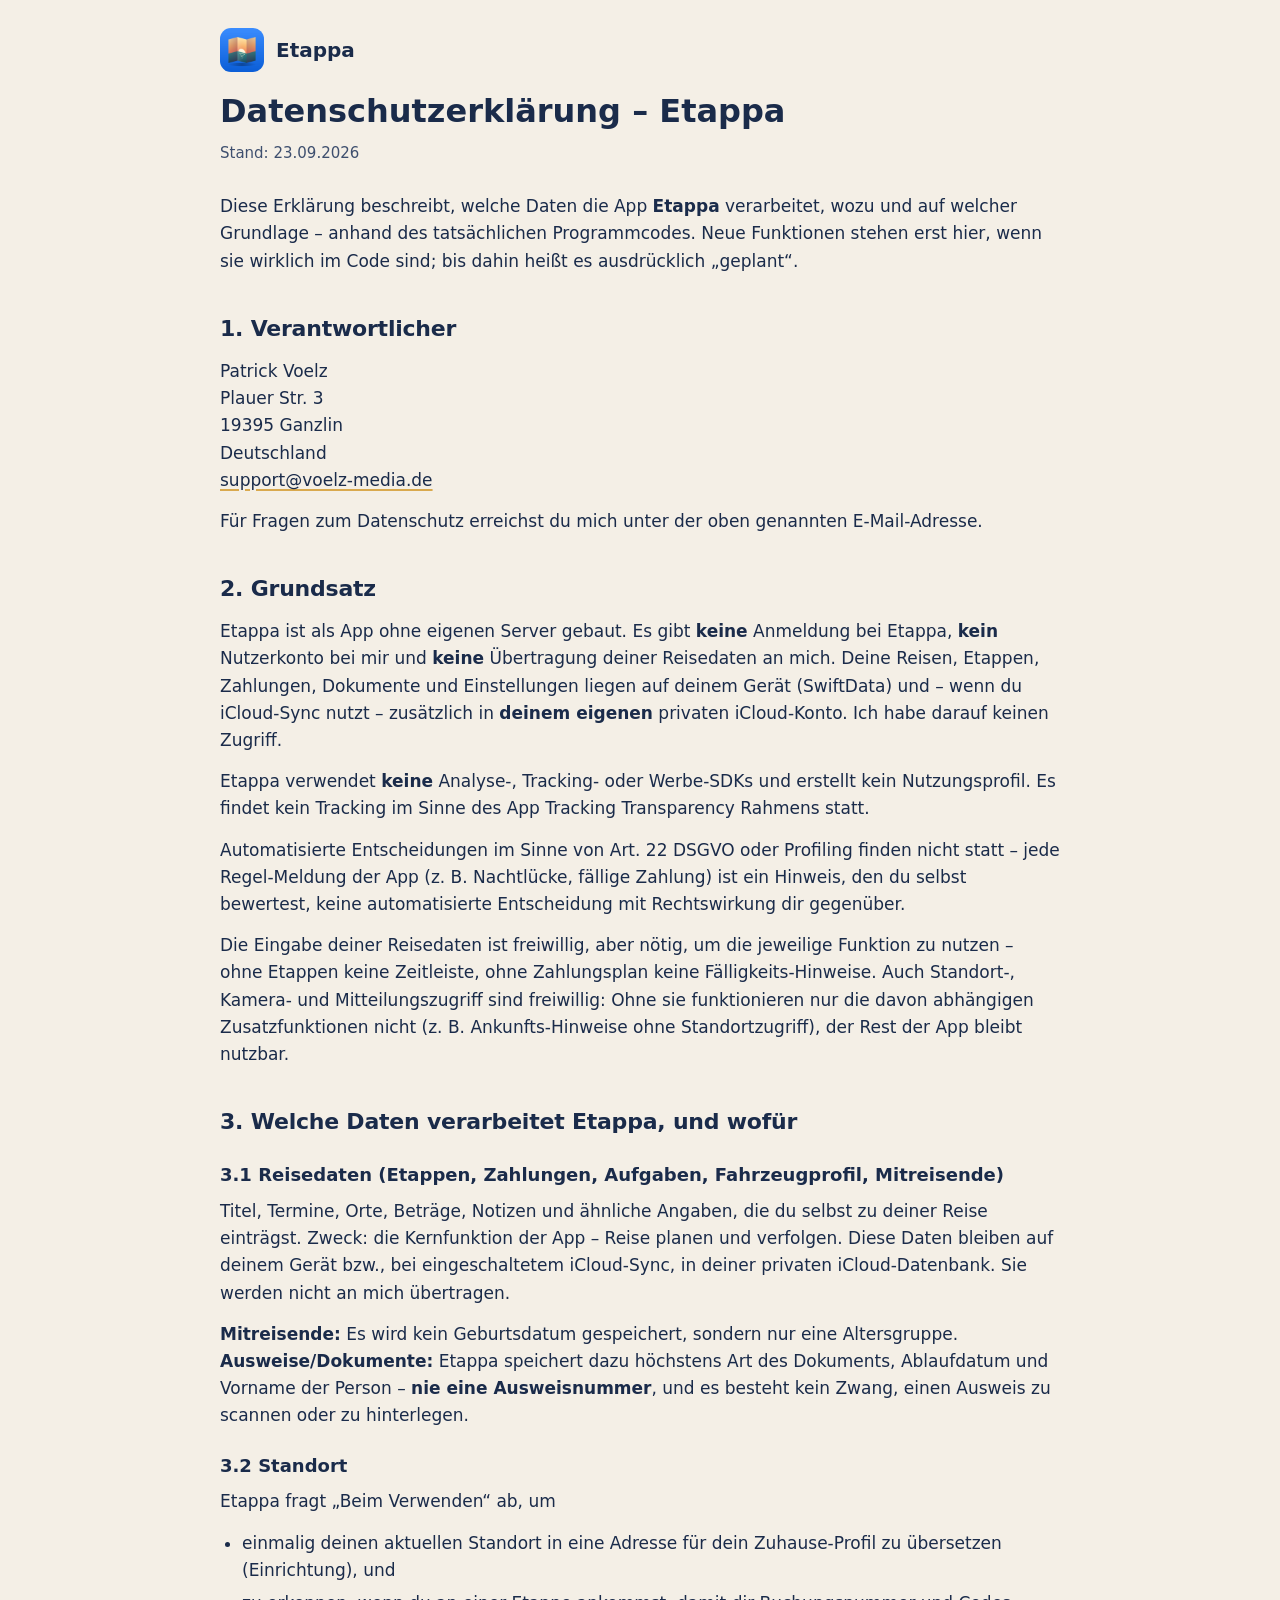
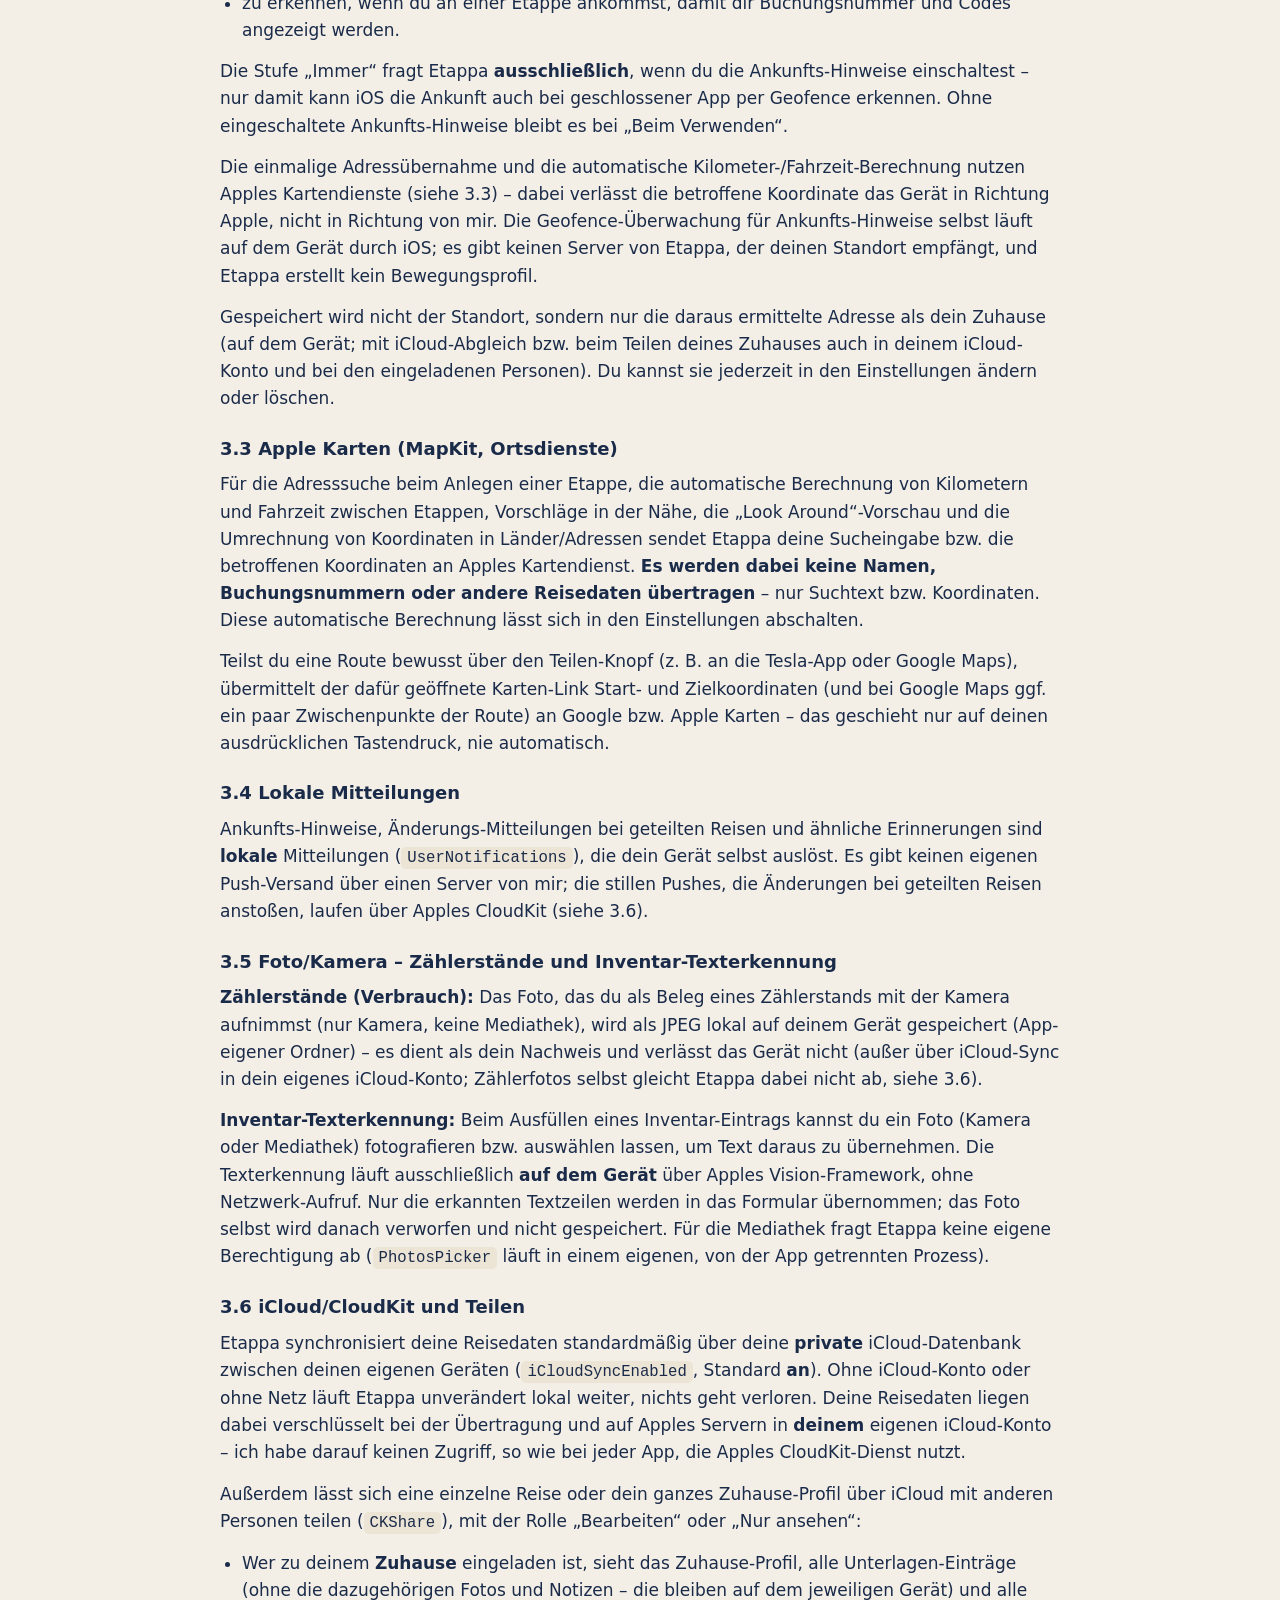
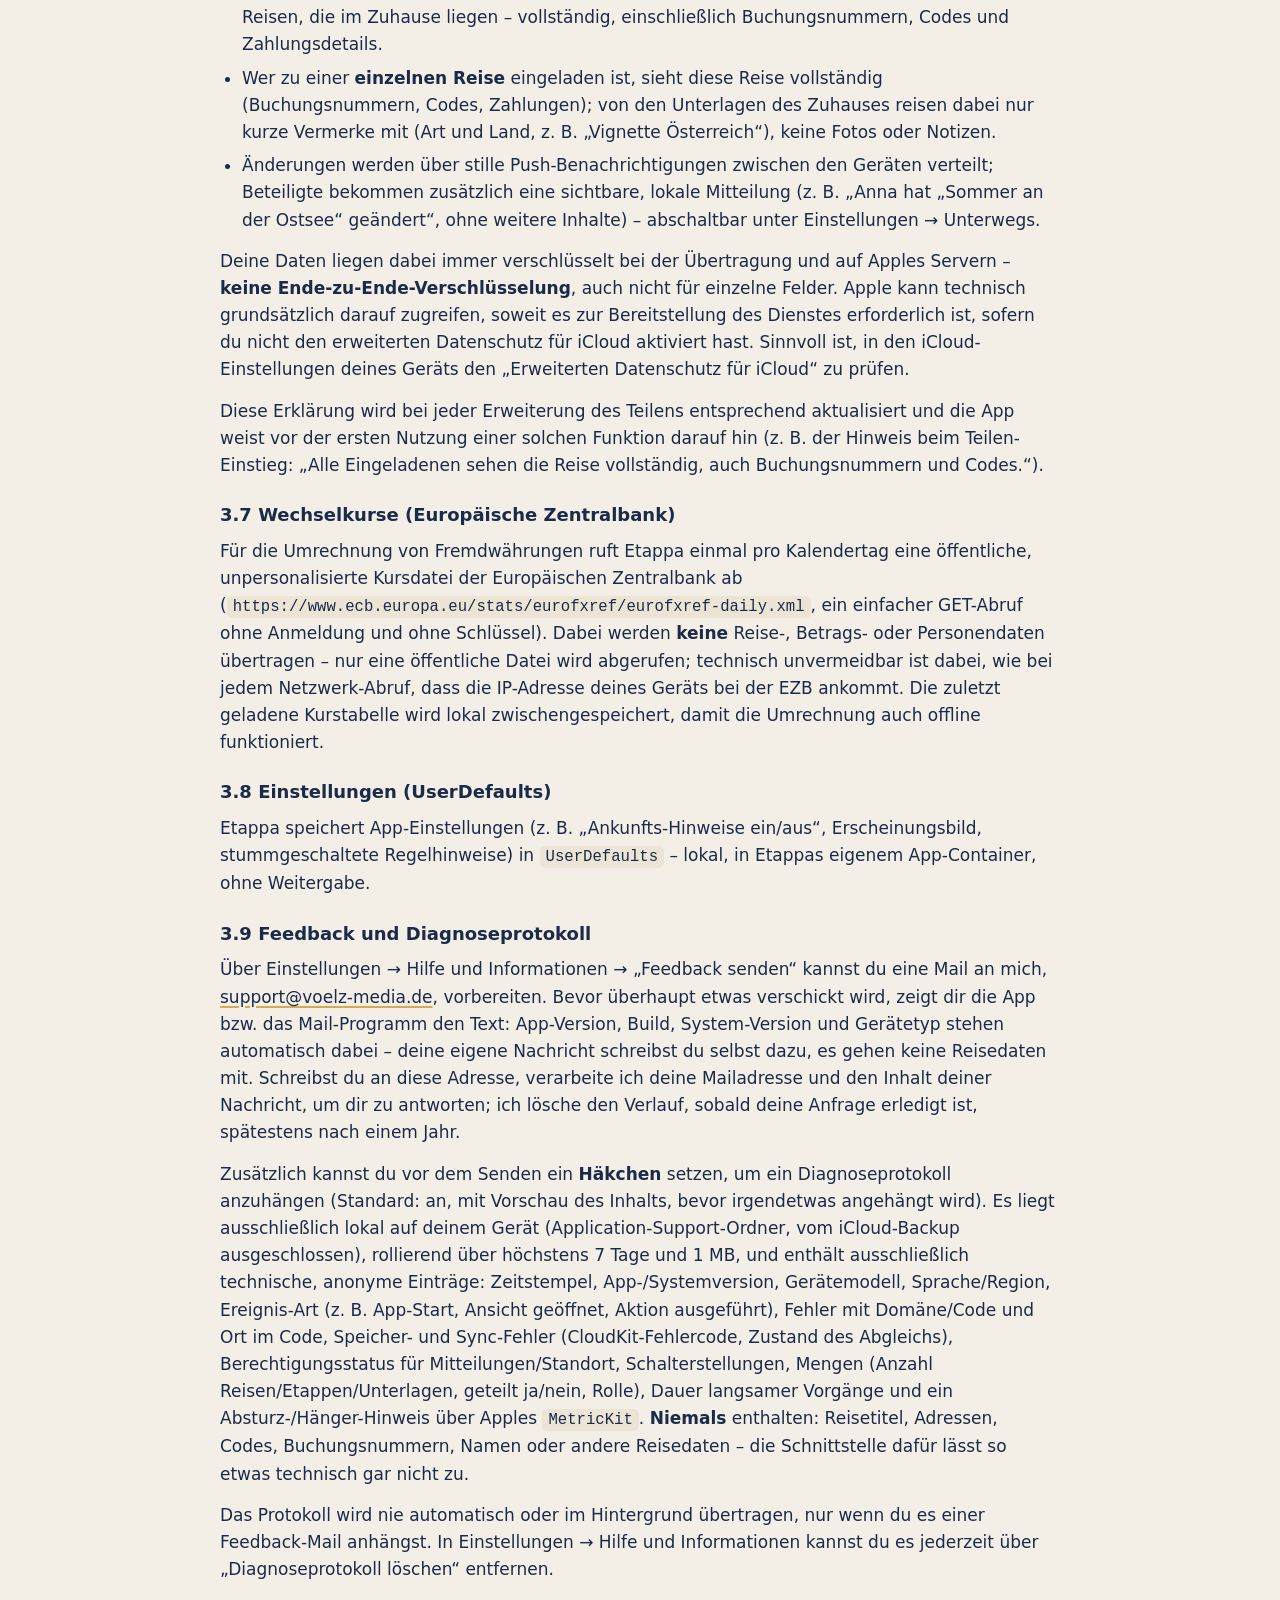
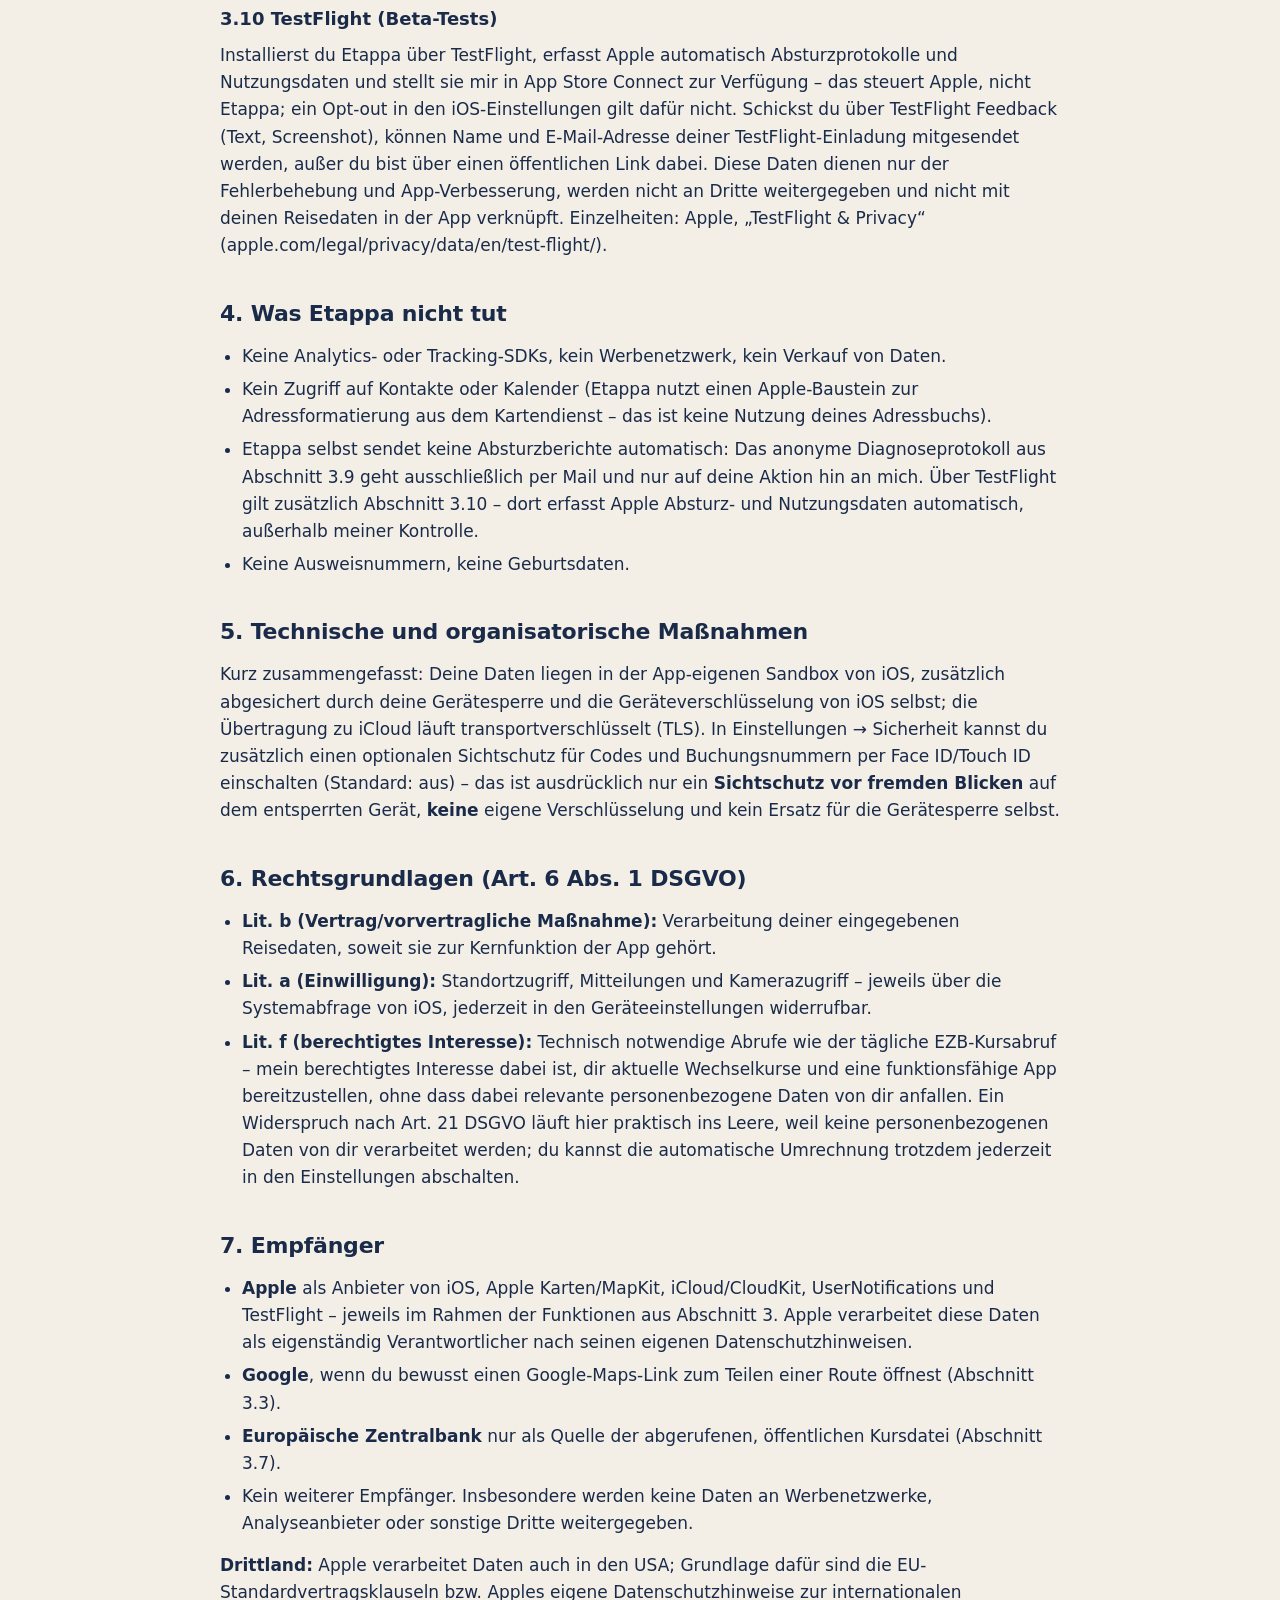
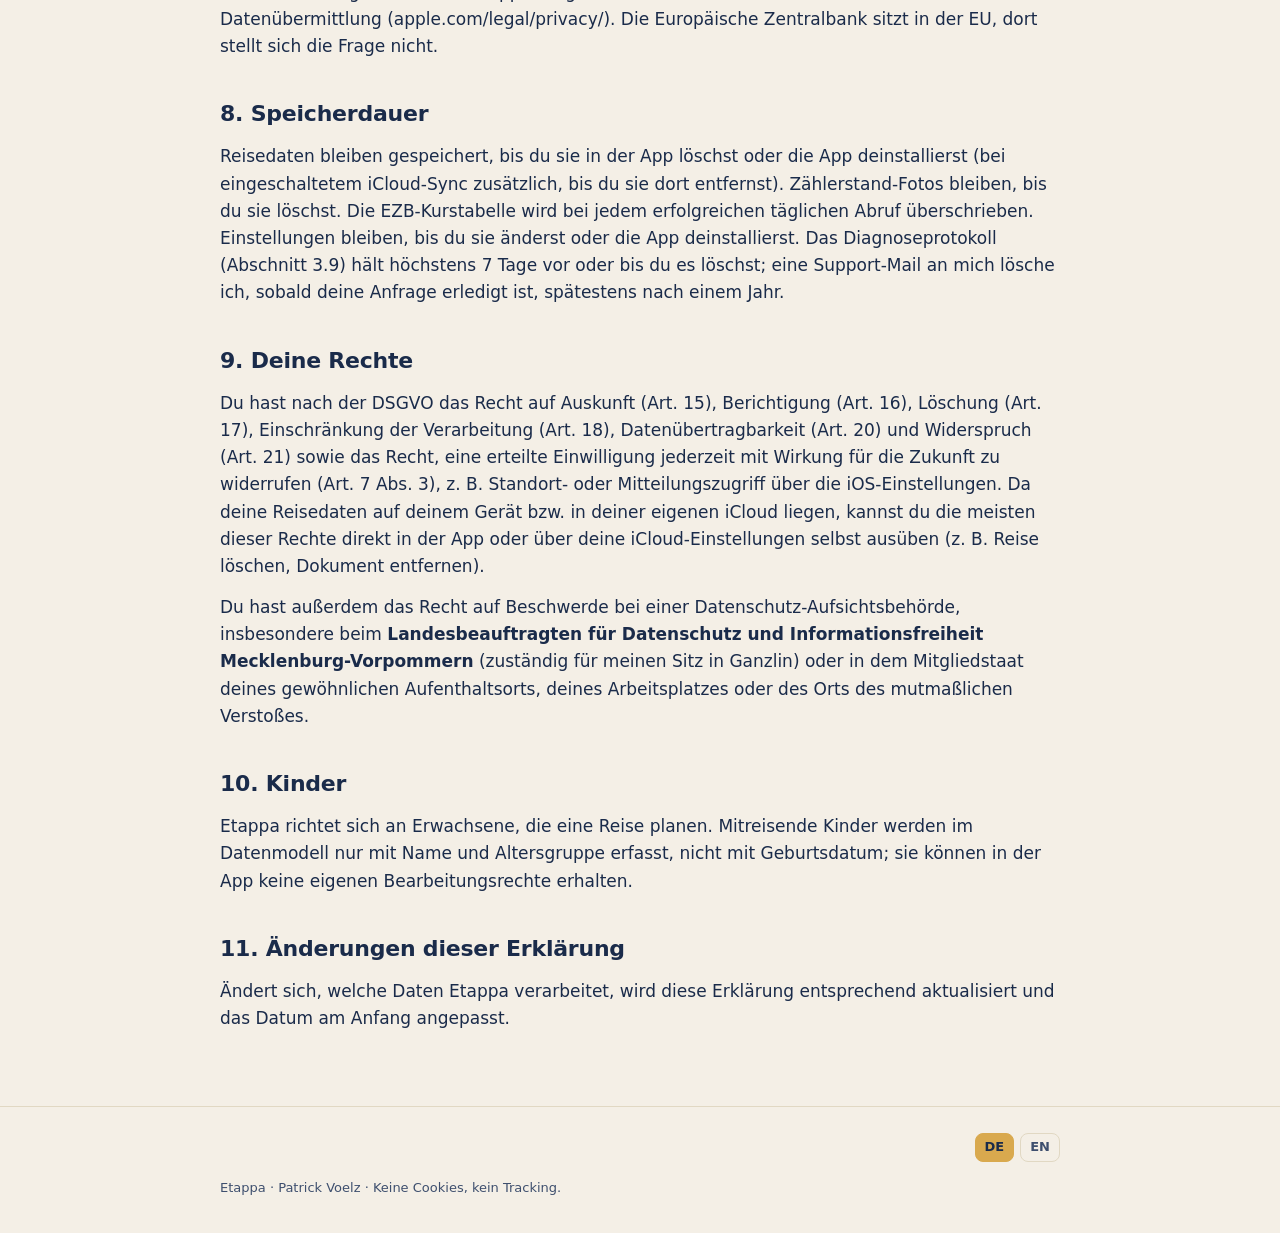
==== index.html @ 23784602 "Veröffentlichen der Datenschutzerklärung Co-Authored-By: Claude Opus 5.5 <noreply@anthropic.com>" ====
<!DOCTYPE html>
<html lang="de">
<head>
<meta charset="UTF-8">
<meta name="viewport" content="width=device-width, initial-scale=1">
<title>Datenschutz – Etappa</title>
<meta name="description" content="Datenschutzerklärung von Etappa: welche Daten verarbeitet werden, wozu und auf welcher Grundlage.">
<link rel="icon" href="assets/favicon.png" type="image/png">
<link rel="apple-touch-icon" href="assets/favicon.png">
<link rel="stylesheet" href="assets/style.css">
</head>
<body>
<header class="site-header">
  <div class="wrap">
    <a class="brand" href="index.html">
      <img src="assets/icon.png" alt="">
      <span class="brand-name">Etappa</span>
    </a>
  </div>
</header>

<main>
  <div class="wrap content">
    <h1>Datenschutzerklärung – Etappa</h1>
    <p class="stand">Stand: 23.09.2026</p>
<p>Diese Erklärung beschreibt, welche Daten die App <strong>Etappa</strong> verarbeitet, wozu und auf welcher Grundlage – anhand des tatsächlichen Programmcodes. Neue Funktionen stehen erst hier, wenn sie wirklich im Code sind; bis dahin heißt es ausdrücklich „geplant“.</p>
<h2>1. Verantwortlicher</h2>
<p>Patrick Voelz<br>Plauer Str. 3<br>19395 Ganzlin<br>Deutschland<br><a href="mailto:support@voelz-media.de">support@voelz-media.de</a></p>
<p>Für Fragen zum Datenschutz erreichst du mich unter der oben genannten E-Mail-Adresse.</p>
<h2>2. Grundsatz</h2>
<p>Etappa ist als App ohne eigenen Server gebaut. Es gibt <strong>keine</strong> Anmeldung bei Etappa, <strong>kein</strong> Nutzerkonto bei mir und <strong>keine</strong> Übertragung deiner Reisedaten an mich. Deine Reisen, Etappen, Zahlungen, Dokumente und Einstellungen liegen auf deinem Gerät (SwiftData) und – wenn du iCloud-Sync nutzt – zusätzlich in <strong>deinem eigenen</strong> privaten iCloud-Konto. Ich habe darauf keinen Zugriff.</p>
<p>Etappa verwendet <strong>keine</strong> Analyse-, Tracking- oder Werbe-SDKs und erstellt kein Nutzungsprofil. Es findet kein Tracking im Sinne des App Tracking Transparency Rahmens statt.</p>
<p>Automatisierte Entscheidungen im Sinne von Art. 22 DSGVO oder Profiling finden nicht statt – jede Regel-Meldung der App (z. B. Nachtlücke, fällige Zahlung) ist ein Hinweis, den du selbst bewertest, keine automatisierte Entscheidung mit Rechtswirkung dir gegenüber.</p>
<p>Die Eingabe deiner Reisedaten ist freiwillig, aber nötig, um die jeweilige Funktion zu nutzen – ohne Etappen keine Zeitleiste, ohne Zahlungsplan keine Fälligkeits-Hinweise. Auch Standort-, Kamera- und Mitteilungszugriff sind freiwillig: Ohne sie funktionieren nur die davon abhängigen Zusatzfunktionen nicht (z. B. Ankunfts-Hinweise ohne Standortzugriff), der Rest der App bleibt nutzbar.</p>
<h2>3. Welche Daten verarbeitet Etappa, und wofür</h2>
<h3>3.1 Reisedaten (Etappen, Zahlungen, Aufgaben, Fahrzeugprofil, Mitreisende)</h3>
<p>Titel, Termine, Orte, Beträge, Notizen und ähnliche Angaben, die du selbst zu deiner Reise einträgst. Zweck: die Kernfunktion der App – Reise planen und verfolgen. Diese Daten bleiben auf deinem Gerät bzw., bei eingeschaltetem iCloud-Sync, in deiner privaten iCloud-Datenbank. Sie werden nicht an mich übertragen.</p>
<p><strong>Mitreisende:</strong> Es wird kein Geburtsdatum gespeichert, sondern nur eine Altersgruppe. <strong>Ausweise/Dokumente:</strong> Etappa speichert dazu höchstens Art des Dokuments, Ablaufdatum und Vorname der Person – <strong>nie eine Ausweisnummer</strong>, und es besteht kein Zwang, einen Ausweis zu scannen oder zu hinterlegen.</p>
<h3>3.2 Standort</h3>
<p>Etappa fragt „Beim Verwenden“ ab, um</p>
<ul><li>einmalig deinen aktuellen Standort in eine Adresse für dein Zuhause-Profil zu übersetzen (Einrichtung), und</li><li>zu erkennen, wenn du an einer Etappe ankommst, damit dir Buchungsnummer und Codes angezeigt werden.</li></ul>
<p>Die Stufe „Immer“ fragt Etappa <strong>ausschließlich</strong>, wenn du die Ankunfts-Hinweise einschaltest – nur damit kann iOS die Ankunft auch bei geschlossener App per Geofence erkennen. Ohne eingeschaltete Ankunfts-Hinweise bleibt es bei „Beim Verwenden“.</p>
<p>Die einmalige Adressübernahme und die automatische Kilometer-/Fahrzeit-Berechnung nutzen Apples Kartendienste (siehe 3.3) – dabei verlässt die betroffene Koordinate das Gerät in Richtung Apple, nicht in Richtung von mir. Die Geofence-Überwachung für Ankunfts-Hinweise selbst läuft auf dem Gerät durch iOS; es gibt keinen Server von Etappa, der deinen Standort empfängt, und Etappa erstellt kein Bewegungsprofil.</p>
<p>Gespeichert wird nicht der Standort, sondern nur die daraus ermittelte Adresse als dein Zuhause (auf dem Gerät; mit iCloud-Abgleich bzw. beim Teilen deines Zuhauses auch in deinem iCloud-Konto und bei den eingeladenen Personen). Du kannst sie jederzeit in den Einstellungen ändern oder löschen.</p>
<h3>3.3 Apple Karten (MapKit, Ortsdienste)</h3>
<p>Für die Adresssuche beim Anlegen einer Etappe, die automatische Berechnung von Kilometern und Fahrzeit zwischen Etappen, Vorschläge in der Nähe, die „Look Around“-Vorschau und die Umrechnung von Koordinaten in Länder/Adressen sendet Etappa deine Sucheingabe bzw. die betroffenen Koordinaten an Apples Kartendienst. <strong>Es werden dabei keine Namen, Buchungsnummern oder andere Reisedaten übertragen</strong> – nur Suchtext bzw. Koordinaten. Diese automatische Berechnung lässt sich in den Einstellungen abschalten.</p>
<p>Teilst du eine Route bewusst über den Teilen-Knopf (z. B. an die Tesla-App oder Google Maps), übermittelt der dafür geöffnete Karten-Link Start- und Zielkoordinaten (und bei Google Maps ggf. ein paar Zwischenpunkte der Route) an Google bzw. Apple Karten – das geschieht nur auf deinen ausdrücklichen Tastendruck, nie automatisch.</p>
<h3>3.4 Lokale Mitteilungen</h3>
<p>Ankunfts-Hinweise, Änderungs-Mitteilungen bei geteilten Reisen und ähnliche Erinnerungen sind <strong>lokale</strong> Mitteilungen (<code>UserNotifications</code>), die dein Gerät selbst auslöst. Es gibt keinen eigenen Push-Versand über einen Server von mir; die stillen Pushes, die Änderungen bei geteilten Reisen anstoßen, laufen über Apples CloudKit (siehe 3.6).</p>
<h3>3.5 Foto/Kamera – Zählerstände und Inventar-Texterkennung</h3>
<p><strong>Zählerstände (Verbrauch):</strong> Das Foto, das du als Beleg eines Zählerstands mit der Kamera aufnimmst (nur Kamera, keine Mediathek), wird als JPEG lokal auf deinem Gerät gespeichert (App-eigener Ordner) – es dient als dein Nachweis und verlässt das Gerät nicht (außer über iCloud-Sync in dein eigenes iCloud-Konto; Zählerfotos selbst gleicht Etappa dabei nicht ab, siehe 3.6).</p>
<p><strong>Inventar-Texterkennung:</strong> Beim Ausfüllen eines Inventar-Eintrags kannst du ein Foto (Kamera oder Mediathek) fotografieren bzw. auswählen lassen, um Text daraus zu übernehmen. Die Texterkennung läuft ausschließlich <strong>auf dem Gerät</strong> über Apples Vision-Framework, ohne Netzwerk-Aufruf. Nur die erkannten Textzeilen werden in das Formular übernommen; das Foto selbst wird danach verworfen und nicht gespeichert. Für die Mediathek fragt Etappa keine eigene Berechtigung ab (<code>PhotosPicker</code> läuft in einem eigenen, von der App getrennten Prozess).</p>
<h3>3.6 iCloud/CloudKit und Teilen</h3>
<p>Etappa synchronisiert deine Reisedaten standardmäßig über deine <strong>private</strong> iCloud-Datenbank zwischen deinen eigenen Geräten (<code>iCloudSyncEnabled</code>, Standard <strong>an</strong>). Ohne iCloud-Konto oder ohne Netz läuft Etappa unverändert lokal weiter, nichts geht verloren. Deine Reisedaten liegen dabei verschlüsselt bei der Übertragung und auf Apples Servern in <strong>deinem</strong> eigenen iCloud-Konto – ich habe darauf keinen Zugriff, so wie bei jeder App, die Apples CloudKit-Dienst nutzt.</p>
<p>Außerdem lässt sich eine einzelne Reise oder dein ganzes Zuhause-Profil über iCloud mit anderen Personen teilen (<code>CKShare</code>), mit der Rolle „Bearbeiten“ oder „Nur ansehen“:</p>
<ul><li>Wer zu deinem <strong>Zuhause</strong> eingeladen ist, sieht das Zuhause-Profil, alle Unterlagen-Einträge (ohne die dazugehörigen Fotos und Notizen – die bleiben auf dem jeweiligen Gerät) und alle Reisen, die im Zuhause liegen – vollständig, einschließlich Buchungsnummern, Codes und Zahlungsdetails.</li><li>Wer zu einer <strong>einzelnen Reise</strong> eingeladen ist, sieht diese Reise vollständig (Buchungsnummern, Codes, Zahlungen); von den Unterlagen des Zuhauses reisen dabei nur kurze Vermerke mit (Art und Land, z. B. „Vignette Österreich“), keine Fotos oder Notizen.</li><li>Änderungen werden über stille Push-Benachrichtigungen zwischen den Geräten verteilt; Beteiligte bekommen zusätzlich eine sichtbare, lokale Mitteilung (z. B. „Anna hat „Sommer an der Ostsee“ geändert“, ohne weitere Inhalte) – abschaltbar unter Einstellungen → Unterwegs.</li></ul>
<p>Deine Daten liegen dabei immer verschlüsselt bei der Übertragung und auf Apples Servern – <strong>keine Ende-zu-Ende-Verschlüsselung</strong>, auch nicht für einzelne Felder. Apple kann technisch grundsätzlich darauf zugreifen, soweit es zur Bereitstellung des Dienstes erforderlich ist, sofern du nicht den erweiterten Datenschutz für iCloud aktiviert hast. Sinnvoll ist, in den iCloud-Einstellungen deines Geräts den „Erweiterten Datenschutz für iCloud“ zu prüfen.</p>
<p>Diese Erklärung wird bei jeder Erweiterung des Teilens entsprechend aktualisiert und die App weist vor der ersten Nutzung einer solchen Funktion darauf hin (z. B. der Hinweis beim Teilen-Einstieg: „Alle Eingeladenen sehen die Reise vollständig, auch Buchungsnummern und Codes.“).</p>
<h3>3.7 Wechselkurse (Europäische Zentralbank)</h3>
<p>Für die Umrechnung von Fremdwährungen ruft Etappa einmal pro Kalendertag eine öffentliche, unpersonalisierte Kursdatei der Europäischen Zentralbank ab (<code>https://www.ecb.europa.eu/stats/eurofxref/eurofxref-daily.xml</code>, ein einfacher GET-Abruf ohne Anmeldung und ohne Schlüssel). Dabei werden <strong>keine</strong> Reise-, Betrags- oder Personendaten übertragen – nur eine öffentliche Datei wird abgerufen; technisch unvermeidbar ist dabei, wie bei jedem Netzwerk-Abruf, dass die IP-Adresse deines Geräts bei der EZB ankommt. Die zuletzt geladene Kurstabelle wird lokal zwischengespeichert, damit die Umrechnung auch offline funktioniert.</p>
<h3>3.8 Einstellungen (UserDefaults)</h3>
<p>Etappa speichert App-Einstellungen (z. B. „Ankunfts-Hinweise ein/aus“, Erscheinungsbild, stummgeschaltete Regelhinweise) in <code>UserDefaults</code> – lokal, in Etappas eigenem App-Container, ohne Weitergabe.</p>
<h3>3.9 Feedback und Diagnoseprotokoll</h3>
<p>Über Einstellungen → Hilfe und Informationen → „Feedback senden“ kannst du eine Mail an mich, <a href="mailto:support@voelz-media.de">support@voelz-media.de</a>, vorbereiten. Bevor überhaupt etwas verschickt wird, zeigt dir die App bzw. das Mail-Programm den Text: App-Version, Build, System-Version und Gerätetyp stehen automatisch dabei – deine eigene Nachricht schreibst du selbst dazu, es gehen keine Reisedaten mit. Schreibst du an diese Adresse, verarbeite ich deine Mailadresse und den Inhalt deiner Nachricht, um dir zu antworten; ich lösche den Verlauf, sobald deine Anfrage erledigt ist, spätestens nach einem Jahr.</p>
<p>Zusätzlich kannst du vor dem Senden ein <strong>Häkchen</strong> setzen, um ein Diagnoseprotokoll anzuhängen (Standard: an, mit Vorschau des Inhalts, bevor irgendetwas angehängt wird). Es liegt ausschließlich lokal auf deinem Gerät (Application-Support-Ordner, vom iCloud-Backup ausgeschlossen), rollierend über höchstens 7 Tage und 1 MB, und enthält ausschließlich technische, anonyme Einträge: Zeitstempel, App-/Systemversion, Gerätemodell, Sprache/Region, Ereignis-Art (z. B. App-Start, Ansicht geöffnet, Aktion ausgeführt), Fehler mit Domäne/Code und Ort im Code, Speicher- und Sync-Fehler (CloudKit-Fehlercode, Zustand des Abgleichs), Berechtigungsstatus für Mitteilungen/Standort, Schalterstellungen, Mengen (Anzahl Reisen/Etappen/Unterlagen, geteilt ja/nein, Rolle), Dauer langsamer Vorgänge und ein Absturz-/Hänger-Hinweis über Apples <code>MetricKit</code>. <strong>Niemals</strong> enthalten: Reisetitel, Adressen, Codes, Buchungsnummern, Namen oder andere Reisedaten – die Schnittstelle dafür lässt so etwas technisch gar nicht zu.</p>
<p>Das Protokoll wird nie automatisch oder im Hintergrund übertragen, nur wenn du es einer Feedback-Mail anhängst. In Einstellungen → Hilfe und Informationen kannst du es jederzeit über „Diagnoseprotokoll löschen“ entfernen.</p>
<h3>3.10 TestFlight (Beta-Tests)</h3>
<p>Installierst du Etappa über TestFlight, erfasst Apple automatisch Absturzprotokolle und Nutzungsdaten und stellt sie mir in App Store Connect zur Verfügung – das steuert Apple, nicht Etappa; ein Opt-out in den iOS-Einstellungen gilt dafür nicht. Schickst du über TestFlight Feedback (Text, Screenshot), können Name und E-Mail-Adresse deiner TestFlight-Einladung mitgesendet werden, außer du bist über einen öffentlichen Link dabei. Diese Daten dienen nur der Fehlerbehebung und App-Verbesserung, werden nicht an Dritte weitergegeben und nicht mit deinen Reisedaten in der App verknüpft. Einzelheiten: Apple, „TestFlight &amp; Privacy“ (apple.com/legal/privacy/data/en/test-flight/).</p>
<h2>4. Was Etappa nicht tut</h2>
<ul><li>Keine Analytics- oder Tracking-SDKs, kein Werbenetzwerk, kein Verkauf von Daten.</li><li>Kein Zugriff auf Kontakte oder Kalender (Etappa nutzt einen Apple-Baustein zur Adressformatierung aus dem Kartendienst – das ist keine Nutzung deines Adressbuchs).</li><li>Etappa selbst sendet keine Absturzberichte automatisch: Das anonyme Diagnoseprotokoll aus Abschnitt 3.9 geht ausschließlich per Mail und nur auf deine Aktion hin an mich. Über TestFlight gilt zusätzlich Abschnitt 3.10 – dort erfasst Apple Absturz- und Nutzungsdaten automatisch, außerhalb meiner Kontrolle.</li><li>Keine Ausweisnummern, keine Geburtsdaten.</li></ul>
<h2>5. Technische und organisatorische Maßnahmen</h2>
<p>Kurz zusammengefasst: Deine Daten liegen in der App-eigenen Sandbox von iOS, zusätzlich abgesichert durch deine Gerätesperre und die Geräteverschlüsselung von iOS selbst; die Übertragung zu iCloud läuft transportverschlüsselt (TLS). In Einstellungen → Sicherheit kannst du zusätzlich einen optionalen Sichtschutz für Codes und Buchungsnummern per Face ID/Touch ID einschalten (Standard: aus) – das ist ausdrücklich nur ein <strong>Sichtschutz vor fremden Blicken</strong> auf dem entsperrten Gerät, <strong>keine</strong> eigene Verschlüsselung und kein Ersatz für die Gerätesperre selbst.</p>
<h2>6. Rechtsgrundlagen (Art. 6 Abs. 1 DSGVO)</h2>
<ul><li><strong>Lit. b (Vertrag/vorvertragliche Maßnahme):</strong> Verarbeitung deiner eingegebenen Reisedaten, soweit sie zur Kernfunktion der App gehört.</li><li><strong>Lit. a (Einwilligung):</strong> Standortzugriff, Mitteilungen und Kamerazugriff – jeweils über die Systemabfrage von iOS, jederzeit in den Geräteeinstellungen widerrufbar.</li><li><strong>Lit. f (berechtigtes Interesse):</strong> Technisch notwendige Abrufe wie der tägliche EZB-Kursabruf – mein berechtigtes Interesse dabei ist, dir aktuelle Wechselkurse und eine funktionsfähige App bereitzustellen, ohne dass dabei relevante personenbezogene Daten von dir anfallen. Ein Widerspruch nach Art. 21 DSGVO läuft hier praktisch ins Leere, weil keine personenbezogenen Daten von dir verarbeitet werden; du kannst die automatische Umrechnung trotzdem jederzeit in den Einstellungen abschalten.</li></ul>
<h2>7. Empfänger</h2>
<ul><li><strong>Apple</strong> als Anbieter von iOS, Apple Karten/MapKit, iCloud/CloudKit, UserNotifications und TestFlight – jeweils im Rahmen der Funktionen aus Abschnitt 3. Apple verarbeitet diese Daten als eigenständig Verantwortlicher nach seinen eigenen Datenschutzhinweisen.</li><li><strong>Google</strong>, wenn du bewusst einen Google-Maps-Link zum Teilen einer Route öffnest (Abschnitt 3.3).</li><li><strong>Europäische Zentralbank</strong> nur als Quelle der abgerufenen, öffentlichen Kursdatei (Abschnitt 3.7).</li><li>Kein weiterer Empfänger. Insbesondere werden keine Daten an Werbenetzwerke, Analyseanbieter oder sonstige Dritte weitergegeben.</li></ul>
<p><strong>Drittland:</strong> Apple verarbeitet Daten auch in den USA; Grundlage dafür sind die EU-Standardvertragsklauseln bzw. Apples eigene Datenschutzhinweise zur internationalen Datenübermittlung (apple.com/legal/privacy/). Die Europäische Zentralbank sitzt in der EU, dort stellt sich die Frage nicht.</p>
<h2>8. Speicherdauer</h2>
<p>Reisedaten bleiben gespeichert, bis du sie in der App löschst oder die App deinstallierst (bei eingeschaltetem iCloud-Sync zusätzlich, bis du sie dort entfernst). Zählerstand-Fotos bleiben, bis du sie löschst. Die EZB-Kurstabelle wird bei jedem erfolgreichen täglichen Abruf überschrieben. Einstellungen bleiben, bis du sie änderst oder die App deinstallierst. Das Diagnoseprotokoll (Abschnitt 3.9) hält höchstens 7 Tage vor oder bis du es löschst; eine Support-Mail an mich lösche ich, sobald deine Anfrage erledigt ist, spätestens nach einem Jahr.</p>
<h2>9. Deine Rechte</h2>
<p>Du hast nach der DSGVO das Recht auf Auskunft (Art. 15), Berichtigung (Art. 16), Löschung (Art. 17), Einschränkung der Verarbeitung (Art. 18), Datenübertragbarkeit (Art. 20) und Widerspruch (Art. 21) sowie das Recht, eine erteilte Einwilligung jederzeit mit Wirkung für die Zukunft zu widerrufen (Art. 7 Abs. 3), z. B. Standort- oder Mitteilungszugriff über die iOS-Einstellungen. Da deine Reisedaten auf deinem Gerät bzw. in deiner eigenen iCloud liegen, kannst du die meisten dieser Rechte direkt in der App oder über deine iCloud-Einstellungen selbst ausüben (z. B. Reise löschen, Dokument entfernen).</p>
<p>Du hast außerdem das Recht auf Beschwerde bei einer Datenschutz-Aufsichtsbehörde, insbesondere beim <strong>Landesbeauftragten für Datenschutz und Informationsfreiheit Mecklenburg-Vorpommern</strong> (zuständig für meinen Sitz in Ganzlin) oder in dem Mitgliedstaat deines gewöhnlichen Aufenthaltsorts, deines Arbeitsplatzes oder des Orts des mutmaßlichen Verstoßes.</p>
<h2>10. Kinder</h2>
<p>Etappa richtet sich an Erwachsene, die eine Reise planen. Mitreisende Kinder werden im Datenmodell nur mit Name und Altersgruppe erfasst, nicht mit Geburtsdatum; sie können in der App keine eigenen Bearbeitungsrechte erhalten.</p>
<h2>11. Änderungen dieser Erklärung</h2>
<p>Ändert sich, welche Daten Etappa verarbeitet, wird diese Erklärung entsprechend aktualisiert und das Datum am Anfang angepasst.</p>
  </div>
</main>

<footer class="site-footer">
  <div class="wrap">
    <nav class="footer-nav" aria-label="Sprache">
      <span class="footer-lang" aria-label="Sprache">
        <a href="index.html" aria-current="true">DE</a>
        <a href="en/index.html">EN</a>
      </span>
    </nav>
    <p class="footer-note">Etappa · Patrick Voelz · Keine Cookies, kein Tracking.</p>
  </div>
</footer>
</body>
</html>
---- assets/style.css ----
/* Etappa · Website-Stylesheet
   Keine externen Schriften, keine Frameworks. Nur diese Datei. */

:root {
  --color-bg: #F4EFE6;
  --color-bg-alt: #ECE4D4;
  --color-card: #FFFFFF;
  --color-text: #1A2B4A;
  --color-text-soft: #3E4F6E;
  --color-accent: #B9852F;      /* Gold, dunkler für AA-Kontrast auf Creme */
  --color-accent-bg: #D9A94E;   /* Gold als Fläche/Rahmen, nicht als Text */
  --color-button: #0A7AFF;
  --color-button-text: #FFFFFF;
  --color-border: #E1D8C3;
  --color-disabled-bg: #E7E0D2;
  --color-disabled-text: #8A8172;
  --shadow-card: 0 1px 3px rgba(26, 43, 74, 0.08), 0 6px 18px rgba(26, 43, 74, 0.06);
  --radius-card: 18px;
  --radius-button: 999px;
  --max-width: 880px;
}

@media (prefers-color-scheme: dark) {
  :root {
    --color-bg: #121A28;
    --color-bg-alt: #17233570;
    --color-card: #1C2A40;
    --color-text: #F2EEE4;
    --color-text-soft: #C6CEDE;
    --color-accent: #E8C273;
    --color-accent-bg: #D9A94E;
    --color-button: #4DA3FF;
    --color-button-text: #0B1E33;
    --color-border: #2C3B54;
    --color-disabled-bg: #223148;
    --color-disabled-text: #7C879C;
    --shadow-card: 0 1px 3px rgba(0, 0, 0, 0.35), 0 8px 24px rgba(0, 0, 0, 0.3);
  }
}

* {
  box-sizing: border-box;
}

html {
  -webkit-text-size-adjust: 100%;
}

body {
  margin: 0;
  background: var(--color-bg);
  color: var(--color-text);
  font-family: -apple-system, BlinkMacSystemFont, "SF Pro Text", system-ui, "Segoe UI", Roboto, sans-serif;
  line-height: 1.6;
  font-size: 17px;
  -webkit-font-smoothing: antialiased;
}

a {
  color: var(--color-text);
  text-decoration-color: var(--color-accent-bg);
  text-decoration-thickness: 2px;
  text-underline-offset: 3px;
}

a:hover,
a:focus {
  color: var(--color-accent);
}

img {
  max-width: 100%;
  display: block;
}

.wrap {
  max-width: var(--max-width);
  margin: 0 auto;
  padding: 0 20px;
}

/* Kopfbereich */

.site-header {
  padding: 28px 0 8px;
}

.brand {
  display: flex;
  align-items: center;
  gap: 12px;
  text-decoration: none;
  width: fit-content;
}

.brand img {
  width: 44px;
  height: 44px;
  border-radius: 11px;
}

.brand-name {
  font-size: 20px;
  font-weight: 700;
  color: var(--color-text);
}

/* Hero (Startseite) */

.hero {
  padding: 36px 0 12px;
  text-align: center;
}

.hero img.hero-icon {
  width: 108px;
  height: 108px;
  border-radius: 26px;
  margin: 0 auto 20px;
  box-shadow: var(--shadow-card);
}

.hero h1 {
  font-size: 40px;
  margin: 0 0 6px;
  letter-spacing: -0.02em;
}

.hero p.subtitle {
  font-size: 20px;
  color: var(--color-accent);
  font-weight: 600;
  margin: 0 0 18px;
}

.hero p.intro {
  max-width: 560px;
  margin: 0 auto 30px;
  color: var(--color-text-soft);
  font-size: 18px;
}

.cta-row {
  display: flex;
  gap: 14px;
  justify-content: center;
  flex-wrap: wrap;
  margin-bottom: 8px;
}

.button {
  display: inline-block;
  padding: 14px 28px;
  border-radius: var(--radius-button);
  font-size: 19px;
  font-weight: 700;
  text-decoration: none;
  line-height: 1.2;
}

.button-primary {
  background: var(--color-button);
  color: var(--color-button-text);
  text-decoration: none;
}

.button-primary:hover,
.button-primary:focus {
  filter: brightness(1.06);
  color: var(--color-button-text);
}

.button-disabled {
  background: var(--color-disabled-bg);
  color: var(--color-disabled-text);
  cursor: default;
  border: 1px solid var(--color-border);
}

.hint {
  font-size: 14px;
  color: var(--color-text-soft);
  margin-top: 14px;
}

/* Abschnitte / Karten */

main {
  padding-bottom: 40px;
}

section {
  padding: 34px 0;
}

section.alt {
  background: var(--color-bg-alt);
  border-radius: var(--radius-card);
}

h2 {
  font-size: 26px;
  margin: 0 0 20px;
  letter-spacing: -0.01em;
}

h3 {
  font-size: 19px;
  margin: 0 0 8px;
}

.feature-grid {
  display: grid;
  grid-template-columns: repeat(2, 1fr);
  gap: 18px;
}

@media (max-width: 640px) {
  .feature-grid {
    grid-template-columns: 1fr;
  }
  .hero h1 {
    font-size: 32px;
  }
}

.card {
  background: var(--color-card);
  border-radius: var(--radius-card);
  padding: 22px 24px;
  box-shadow: var(--shadow-card);
}

.card p {
  margin: 0;
  color: var(--color-text-soft);
}

.card p + p {
  margin-top: 10px;
}

.note {
  font-size: 14px;
  color: var(--color-text-soft);
  border-left: 3px solid var(--color-accent-bg);
  padding-left: 12px;
  margin-top: 14px;
}

/* Screenshots */

.screenshot-row {
  display: flex;
  gap: 18px;
  justify-content: center;
  flex-wrap: wrap;
}

.screenshot-placeholder {
  width: 220px;
  height: 460px;
  border-radius: 32px;
  border: 2px dashed var(--color-border);
  background: var(--color-card);
  display: flex;
  align-items: center;
  justify-content: center;
  text-align: center;
  padding: 20px;
  color: var(--color-text-soft);
  font-size: 14px;
}

/* Datenschutz-Daten-Liste */

.data-list {
  list-style: none;
  margin: 0;
  padding: 0;
  display: grid;
  gap: 14px;
}

.data-list li {
  background: var(--color-card);
  border-radius: 14px;
  padding: 16px 20px;
  box-shadow: var(--shadow-card);
}

/* Inhaltsseiten (Datenschutz, Impressum, Support) */

.content h1 {
  font-size: 32px;
  margin: 6px 0 4px;
}

.content .stand {
  color: var(--color-text-soft);
  font-size: 15px;
  margin: 0 0 28px;
}

.content h2 {
  font-size: 22px;
  margin: 36px 0 12px;
}

.content h3 {
  font-size: 18px;
  margin: 22px 0 8px;
}

.content p {
  margin: 0 0 14px;
}

.content ul {
  margin: 0 0 14px;
  padding-left: 22px;
}

.content li {
  margin-bottom: 6px;
}

.content code {
  background: var(--color-bg-alt);
  border-radius: 5px;
  padding: 2px 6px;
  font-size: 0.92em;
  font-family: ui-monospace, SFMono-Regular, Menlo, monospace;
}

/* FAQ (Support) */

.faq-item {
  margin-bottom: 22px;
}

.faq-item h3 {
  margin-bottom: 6px;
}

.faq-item p {
  color: var(--color-text-soft);
  margin: 0;
}

/* Fußzeile */

.site-footer {
  border-top: 1px solid var(--color-border);
  padding: 26px 0 40px;
  margin-top: 20px;
}

.footer-nav {
  display: flex;
  flex-wrap: wrap;
  gap: 6px 18px;
  align-items: center;
  font-size: 15px;
}

.footer-nav a {
  color: var(--color-text-soft);
  text-decoration: none;
}

.footer-nav a:hover,
.footer-nav a:focus {
  color: var(--color-accent);
}

.footer-nav .sep {
  color: var(--color-border);
}

.footer-lang {
  margin-left: auto;
  display: flex;
  gap: 6px;
}

.footer-lang a {
  padding: 3px 9px;
  border-radius: 8px;
  border: 1px solid var(--color-border);
  font-size: 13px;
  font-weight: 600;
  text-decoration: none;
  color: var(--color-text-soft);
}

.footer-lang a[aria-current="true"] {
  background: var(--color-accent-bg);
  color: #1A2B4A;
  border-color: var(--color-accent-bg);
}

.footer-note {
  margin: 16px 0 0;
  font-size: 13px;
  color: var(--color-text-soft);
}

@media (max-width: 480px) {
  .footer-lang {
    margin-left: 0;
  }
}
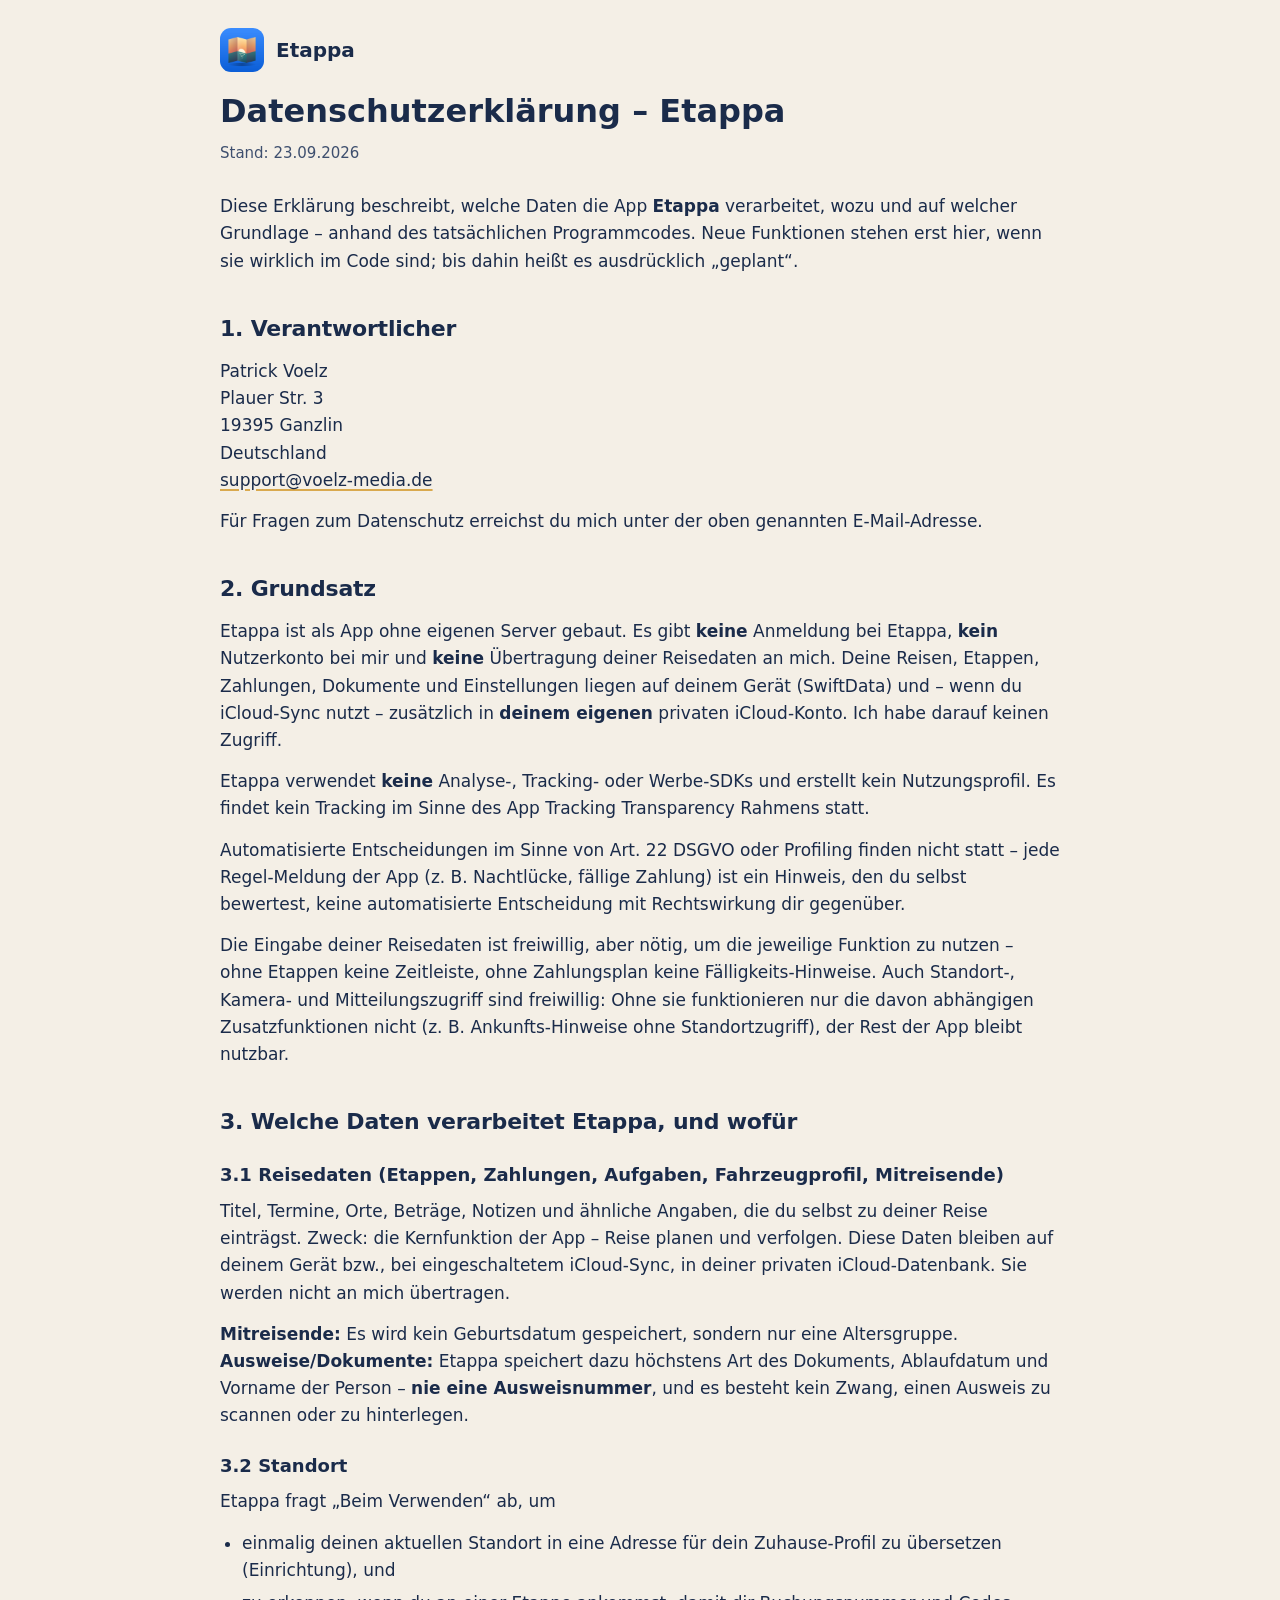
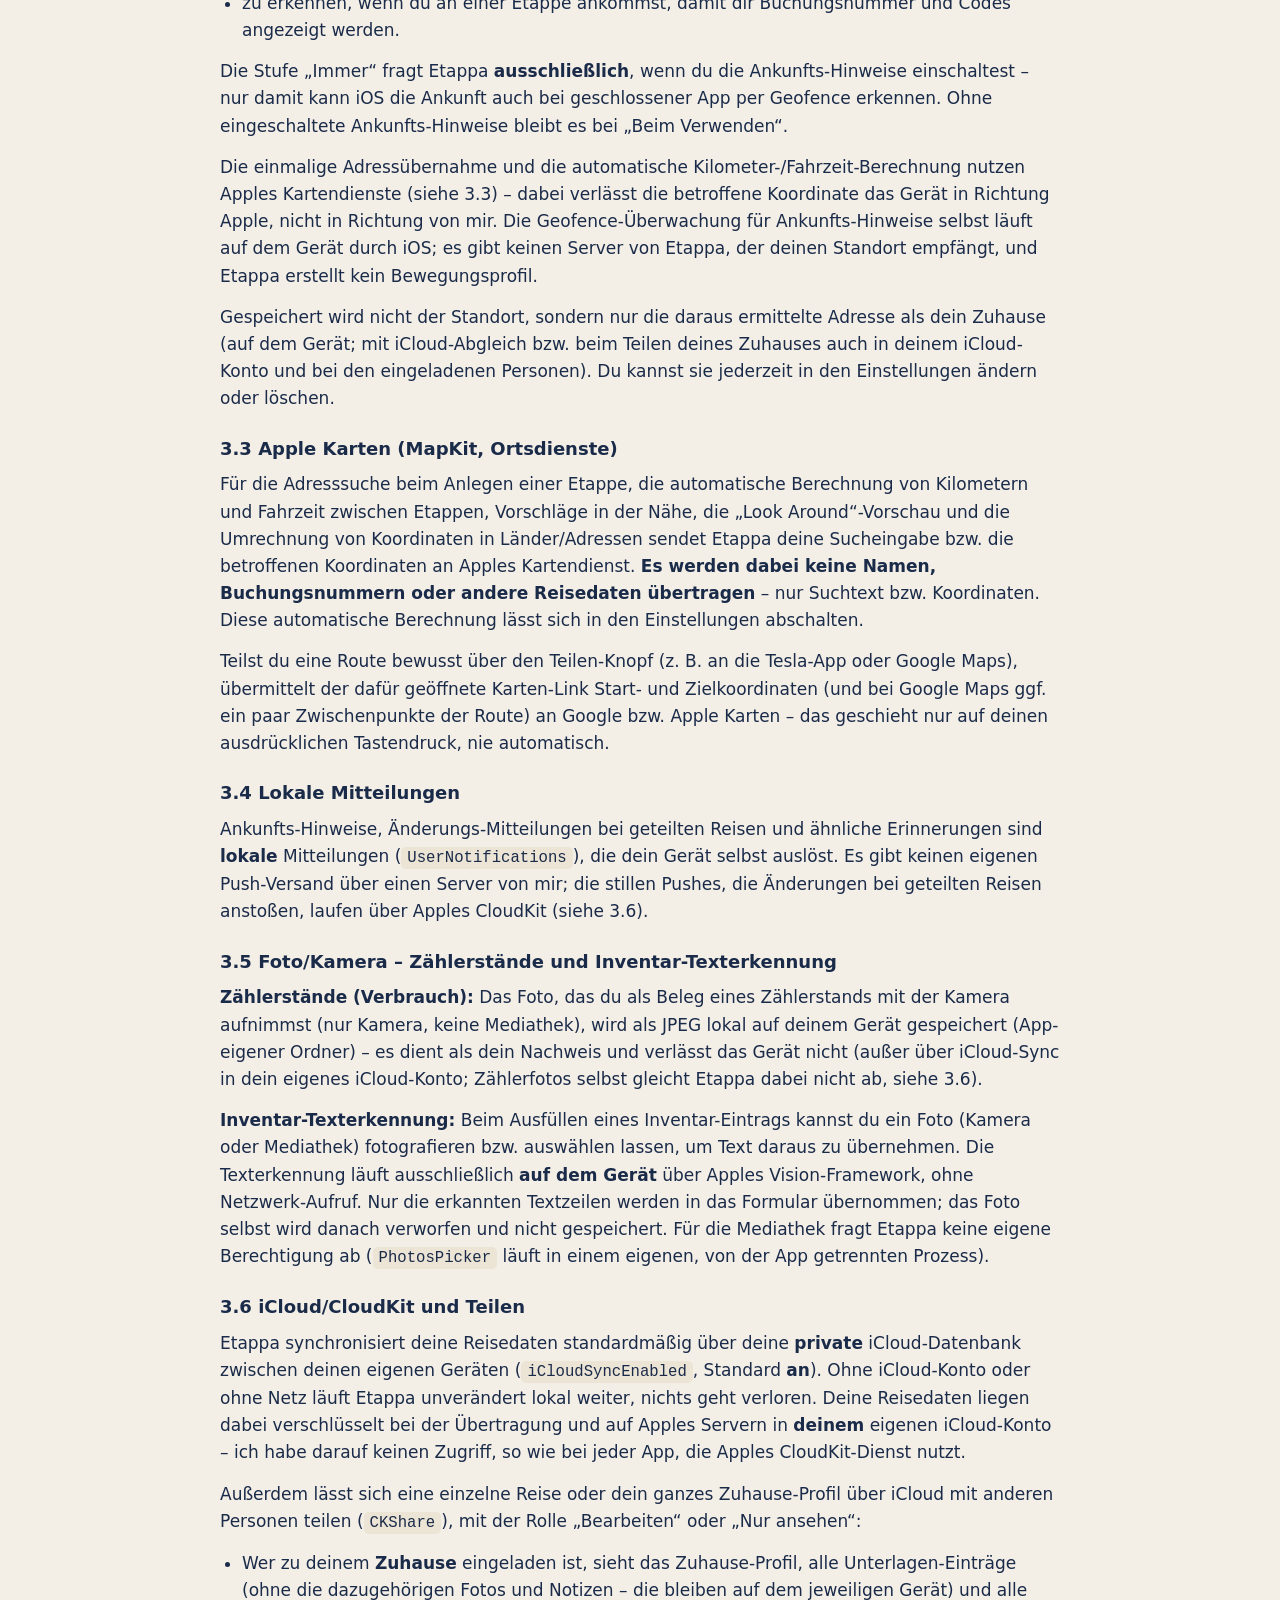
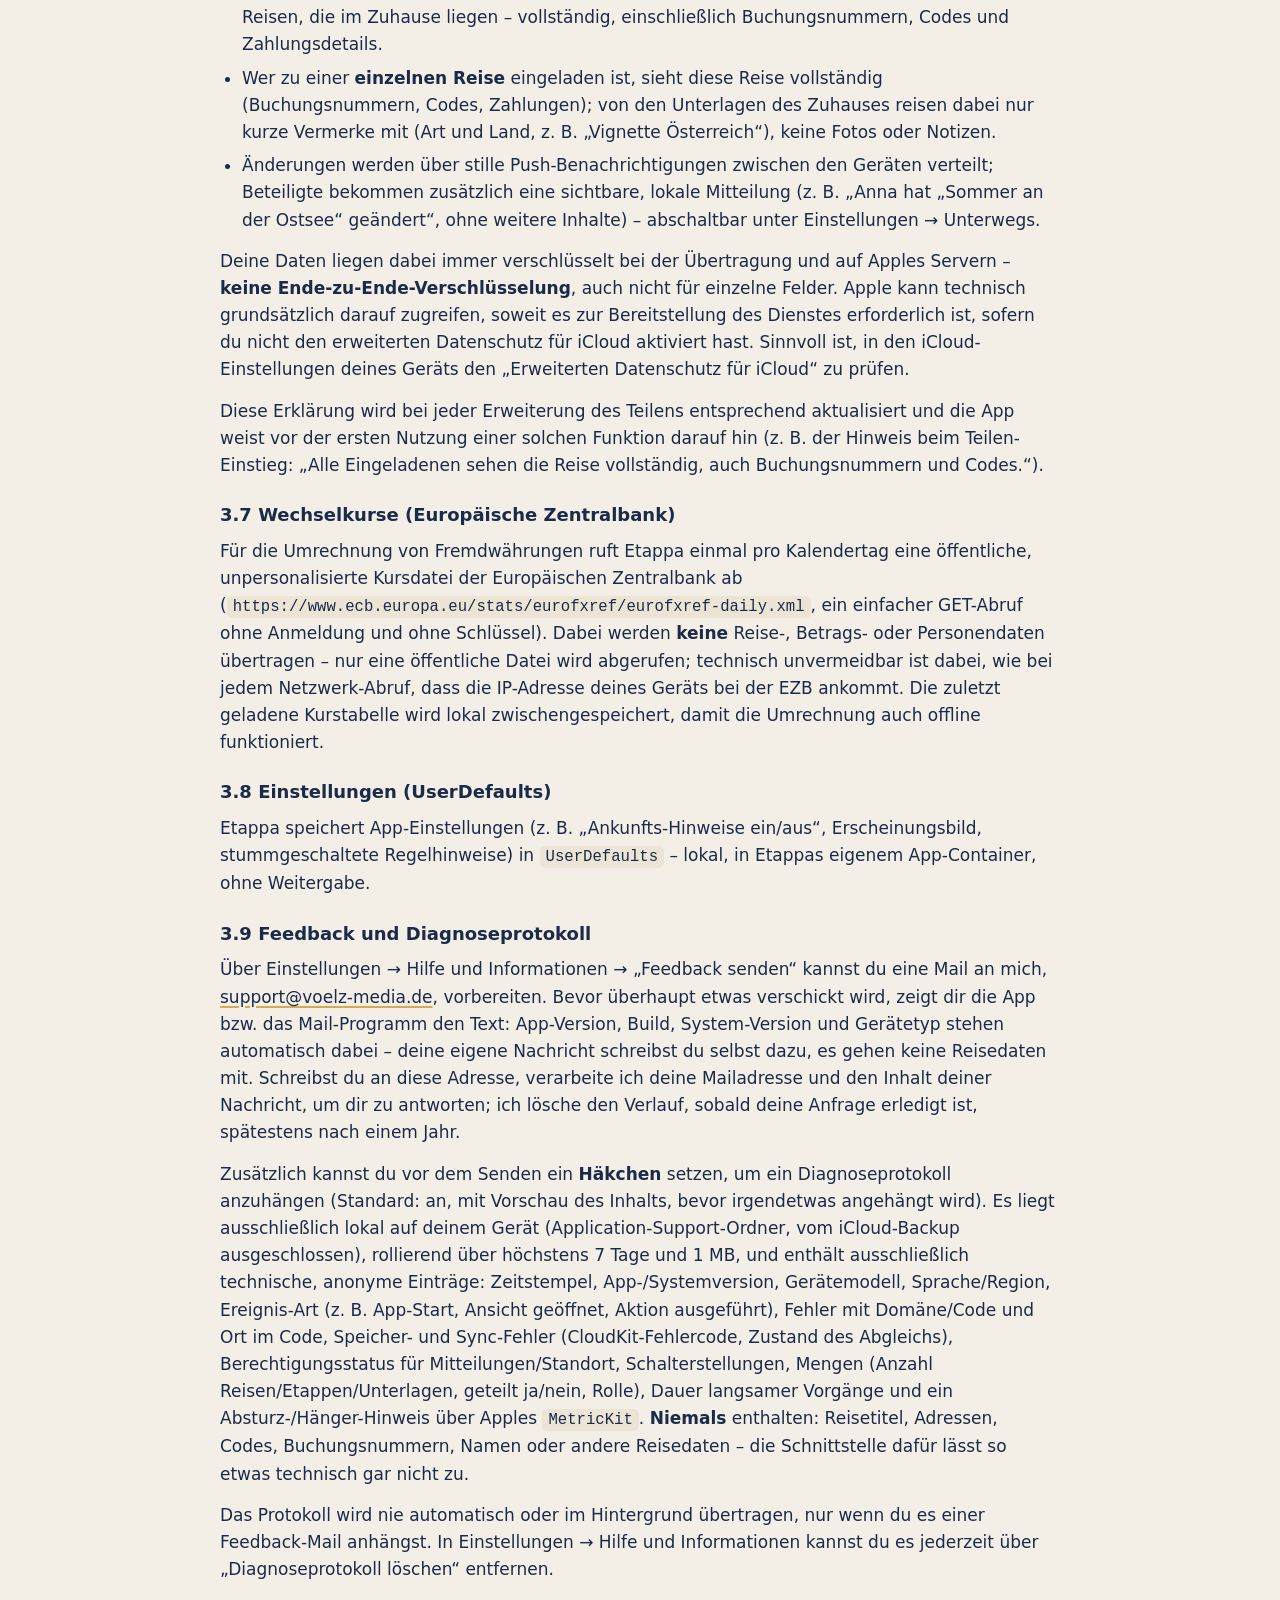
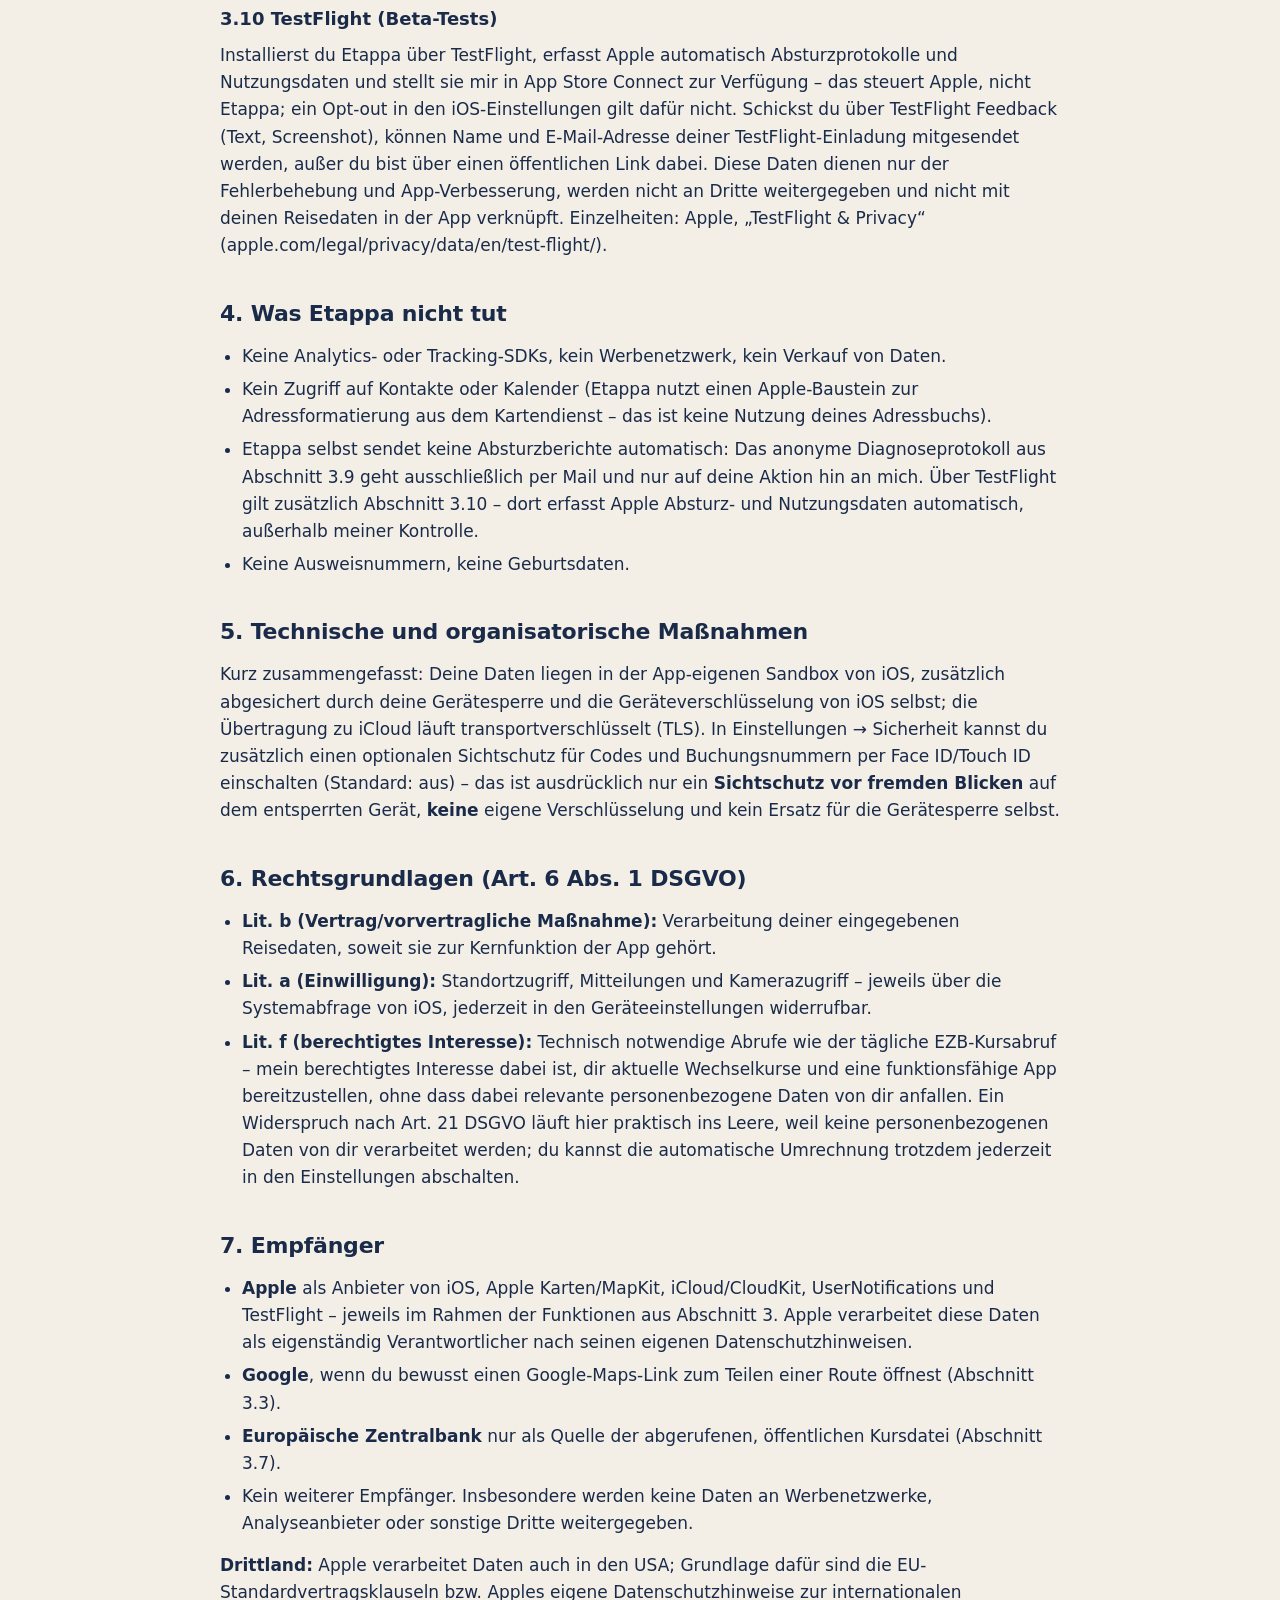
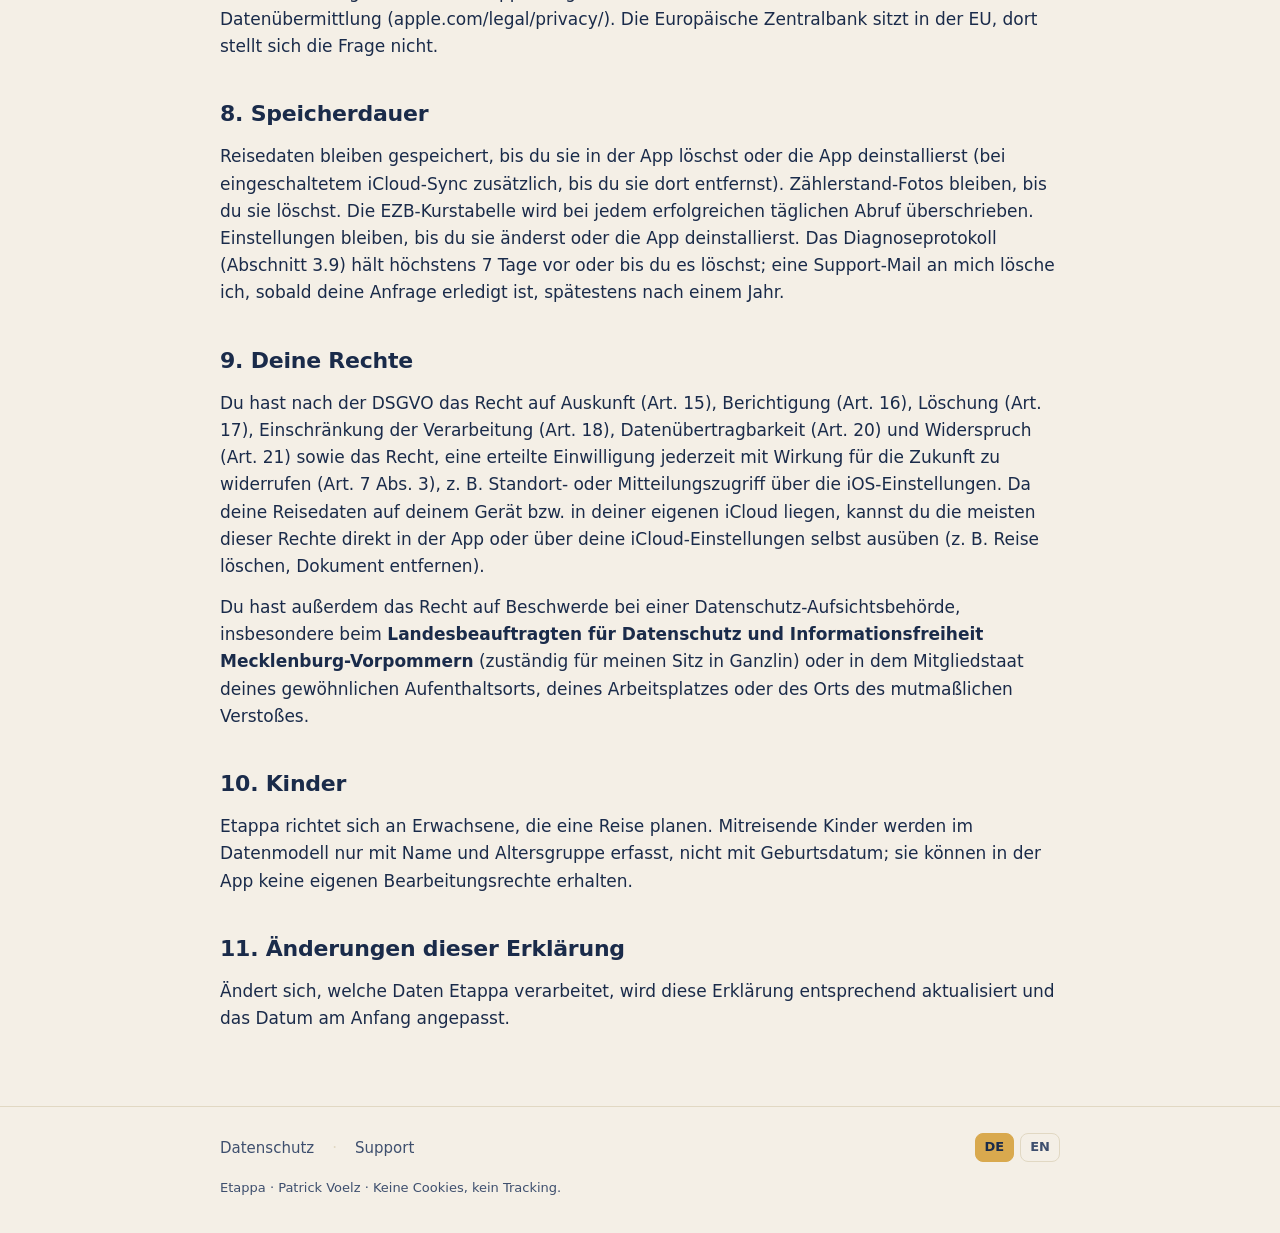
==== commit aacc78df: "Hinzufügen der Support-Seite Co-Authored-By: Claude Opus 5.5 <noreply@anthropic.com>" ====
--- a/index.html
+++ b/index.html
@@ -89,7 +89,10 @@
 
 <footer class="site-footer">
   <div class="wrap">
-    <nav class="footer-nav" aria-label="Sprache">
+    <nav class="footer-nav" aria-label="Rechtliches">
+      <a href="index.html">Datenschutz</a>
+      <span class="sep">·</span>
+      <a href="support.html">Support</a>
       <span class="footer-lang" aria-label="Sprache">
         <a href="index.html" aria-current="true">DE</a>
         <a href="en/index.html">EN</a>
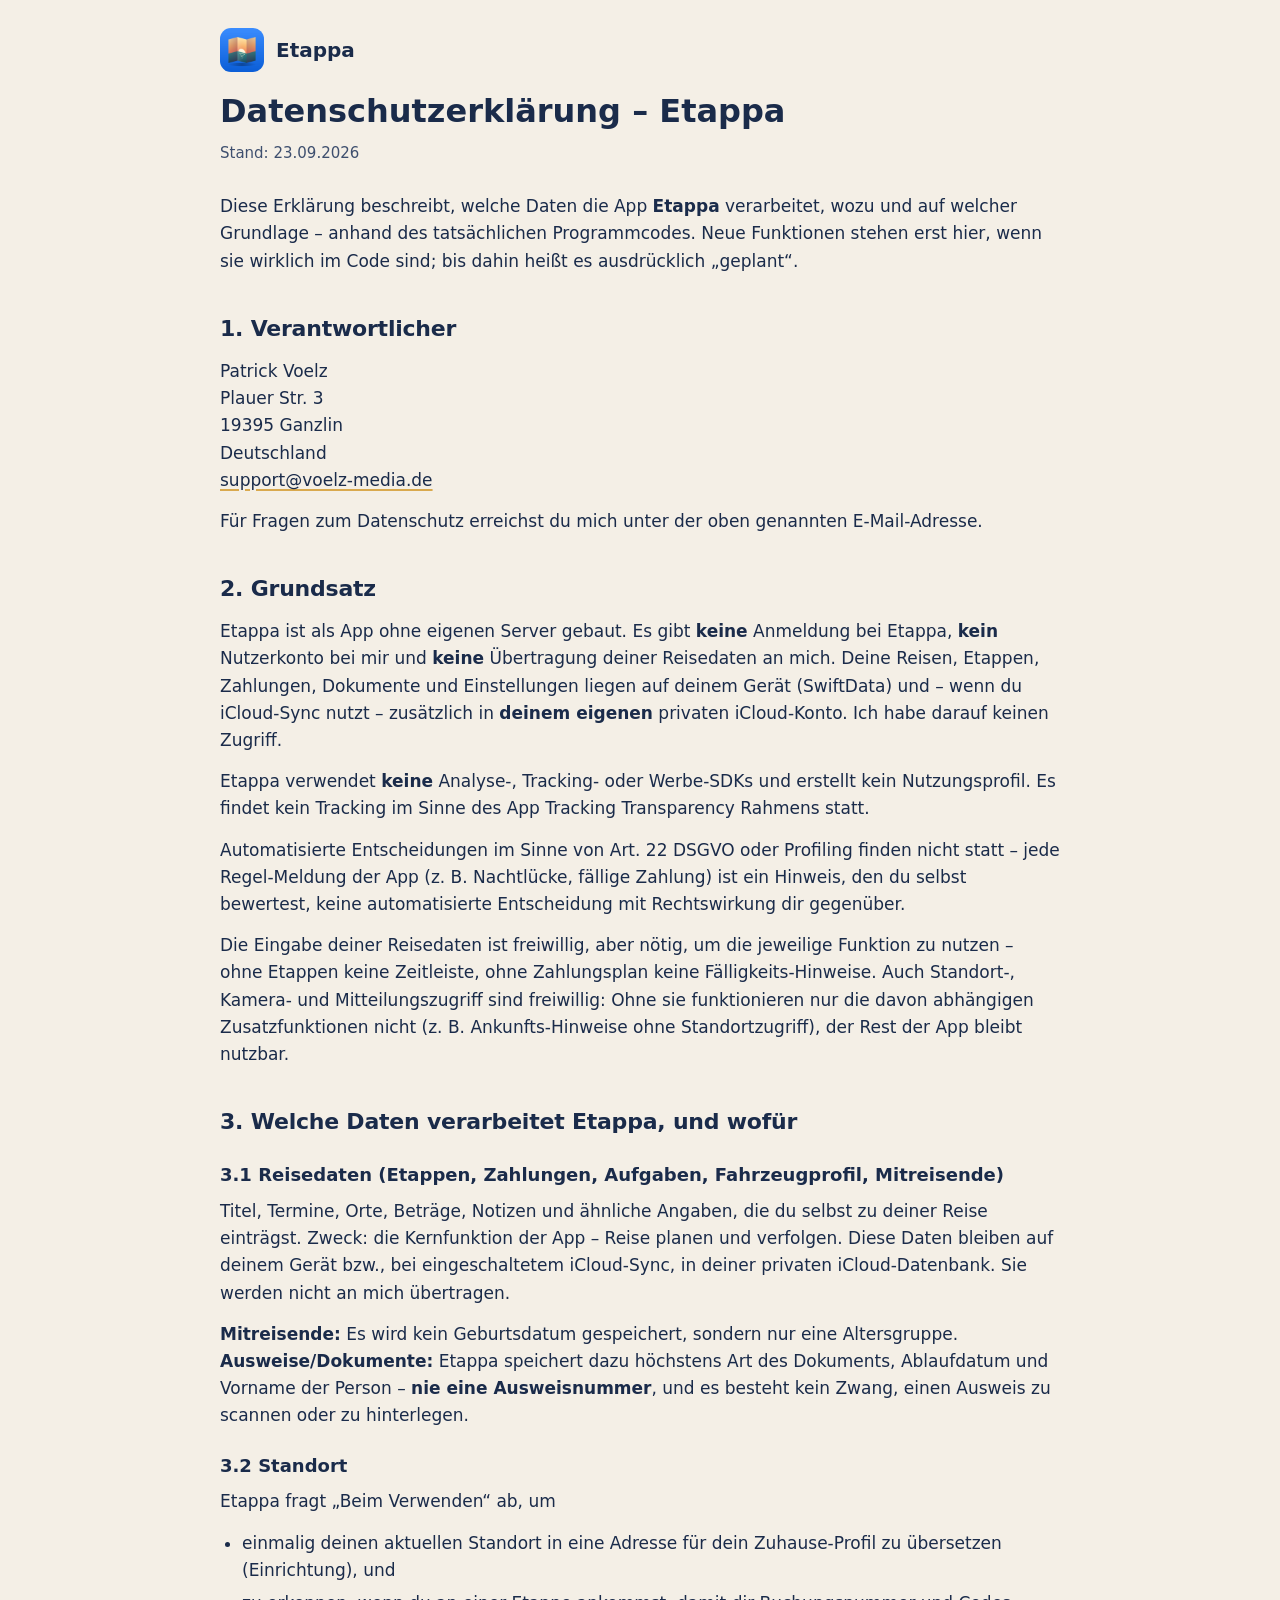
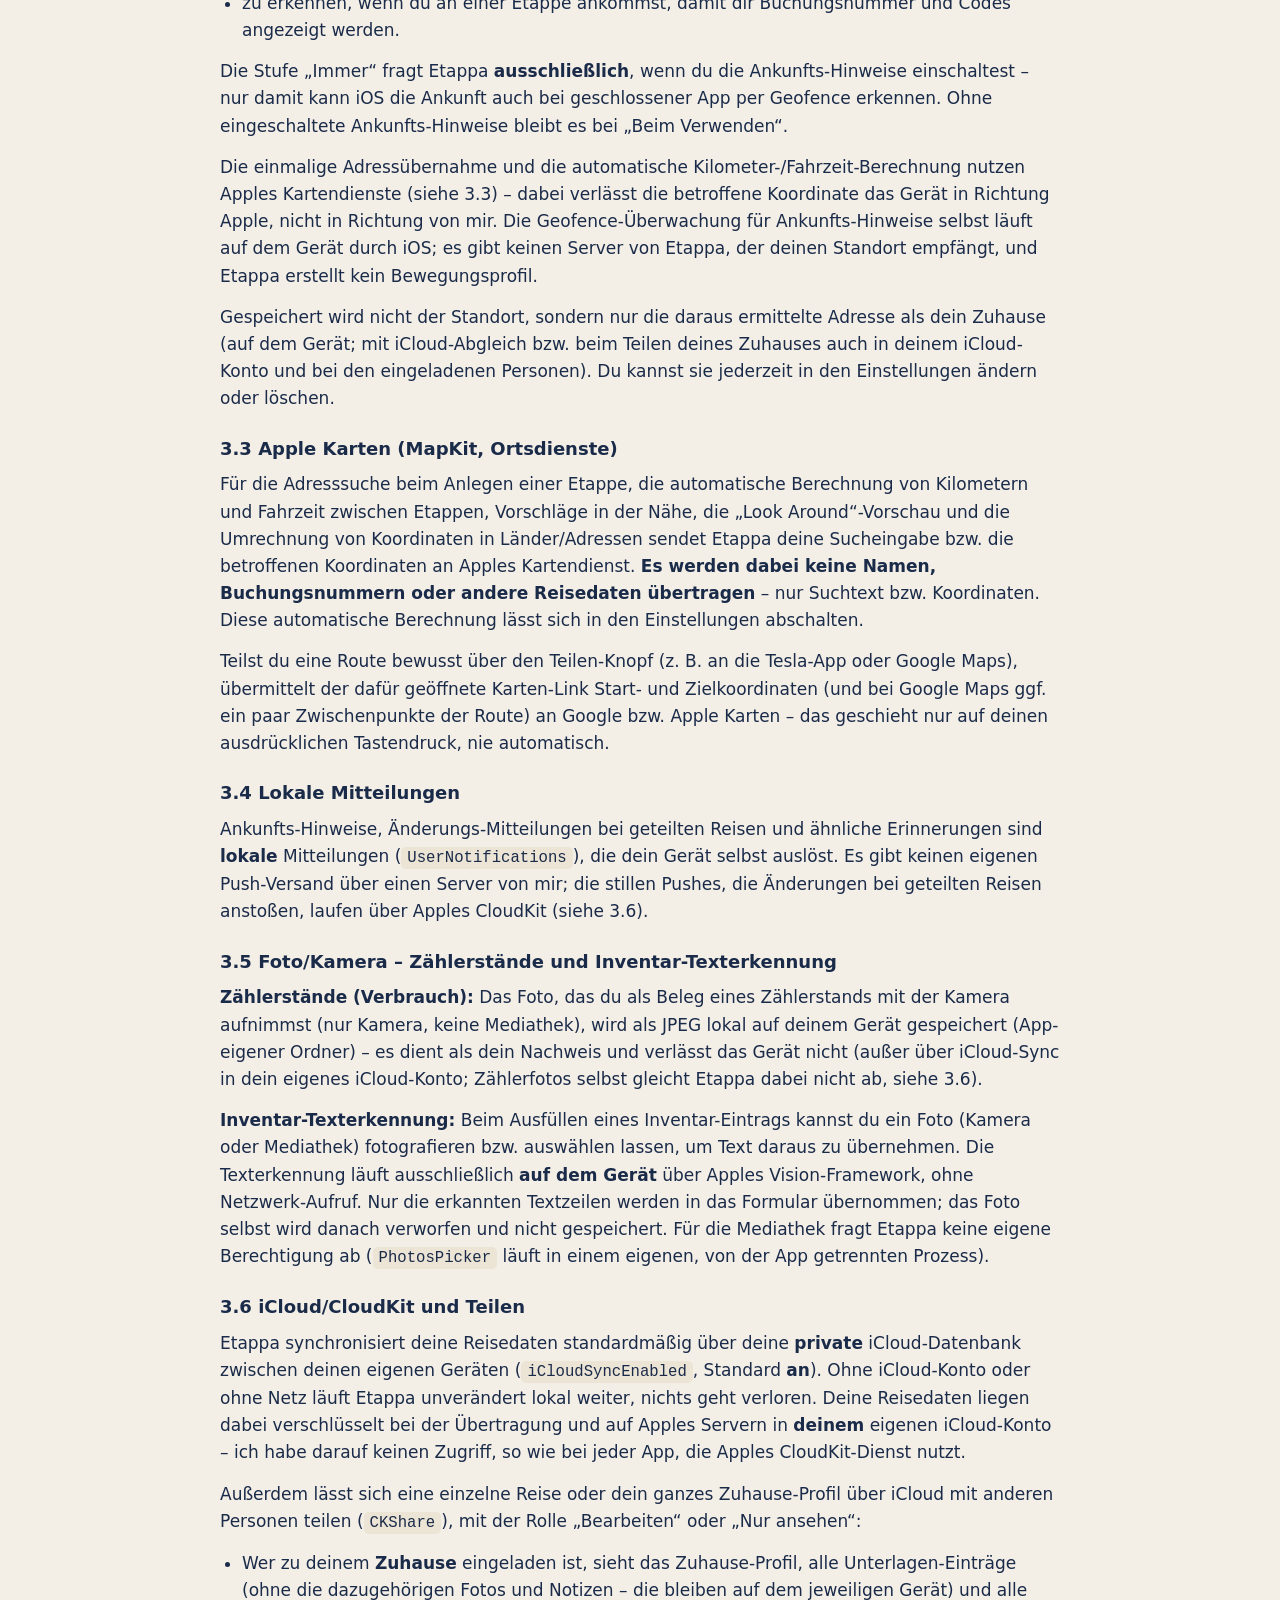
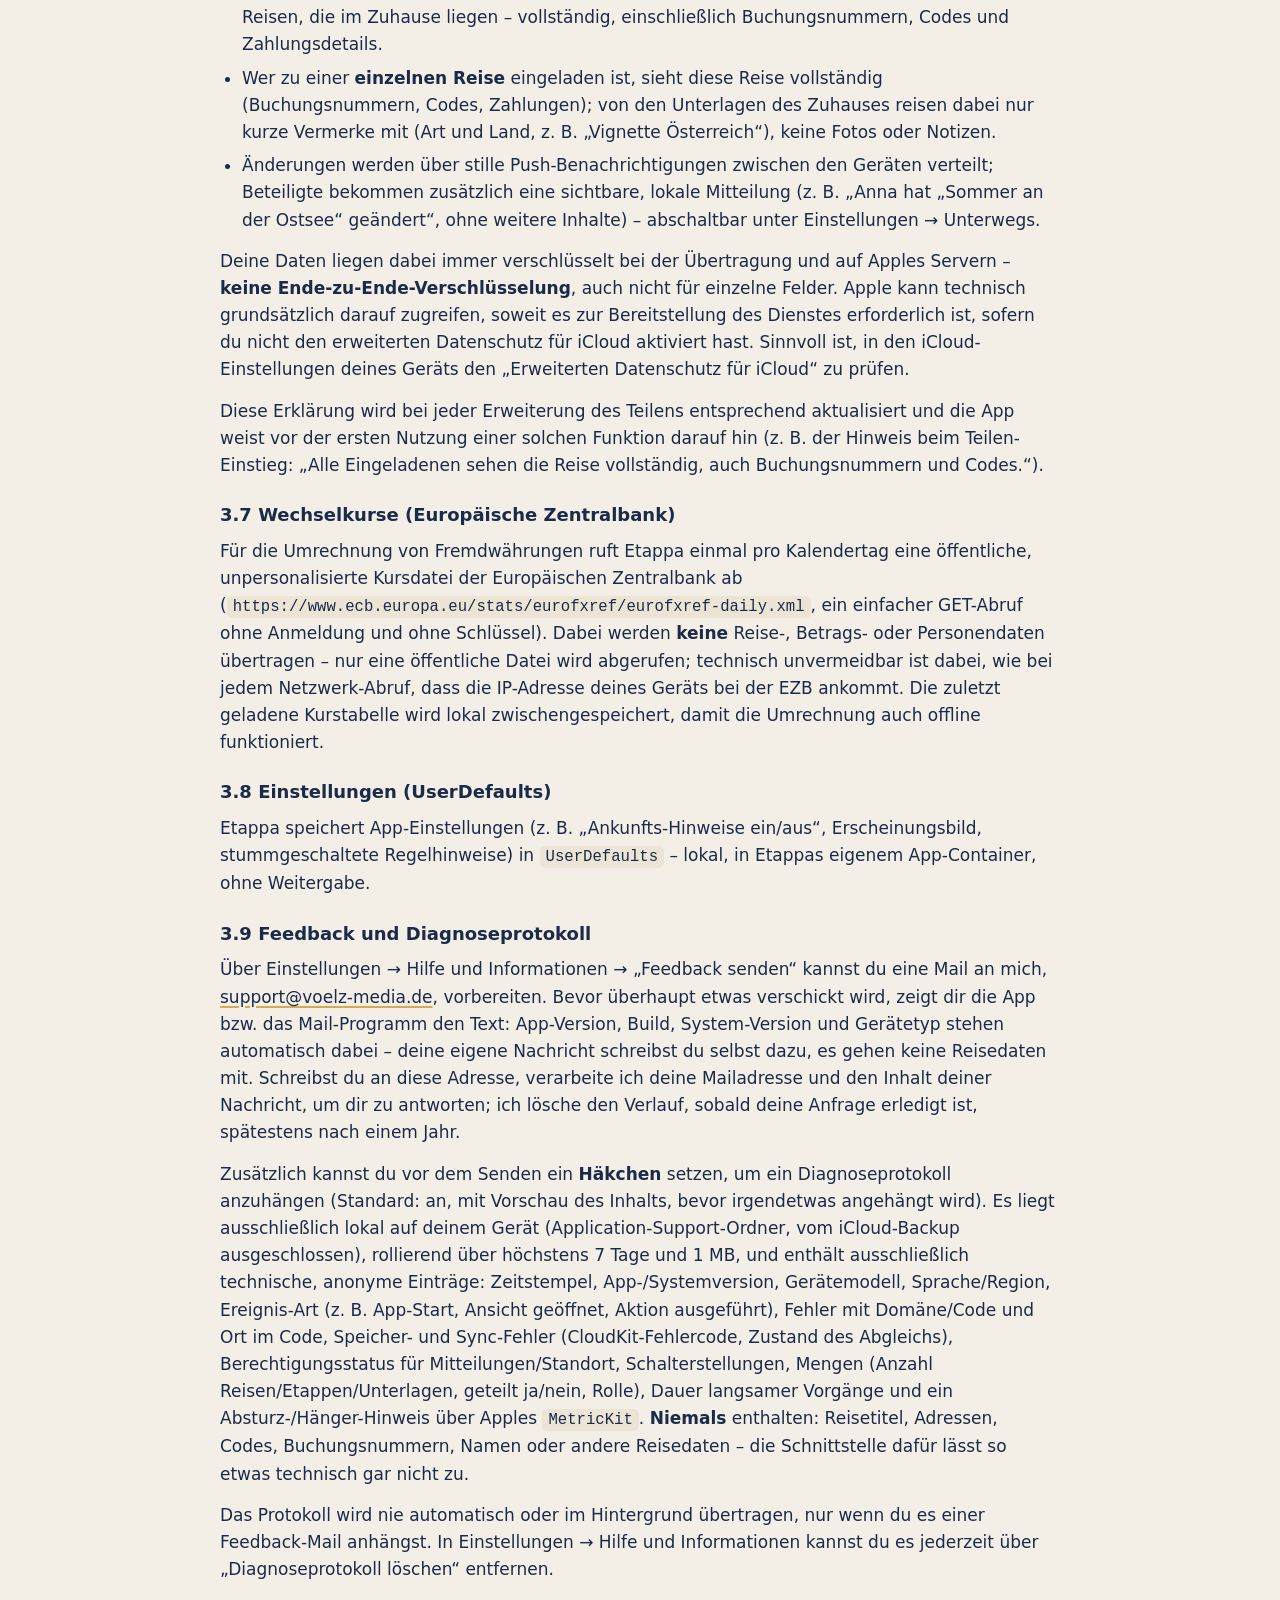
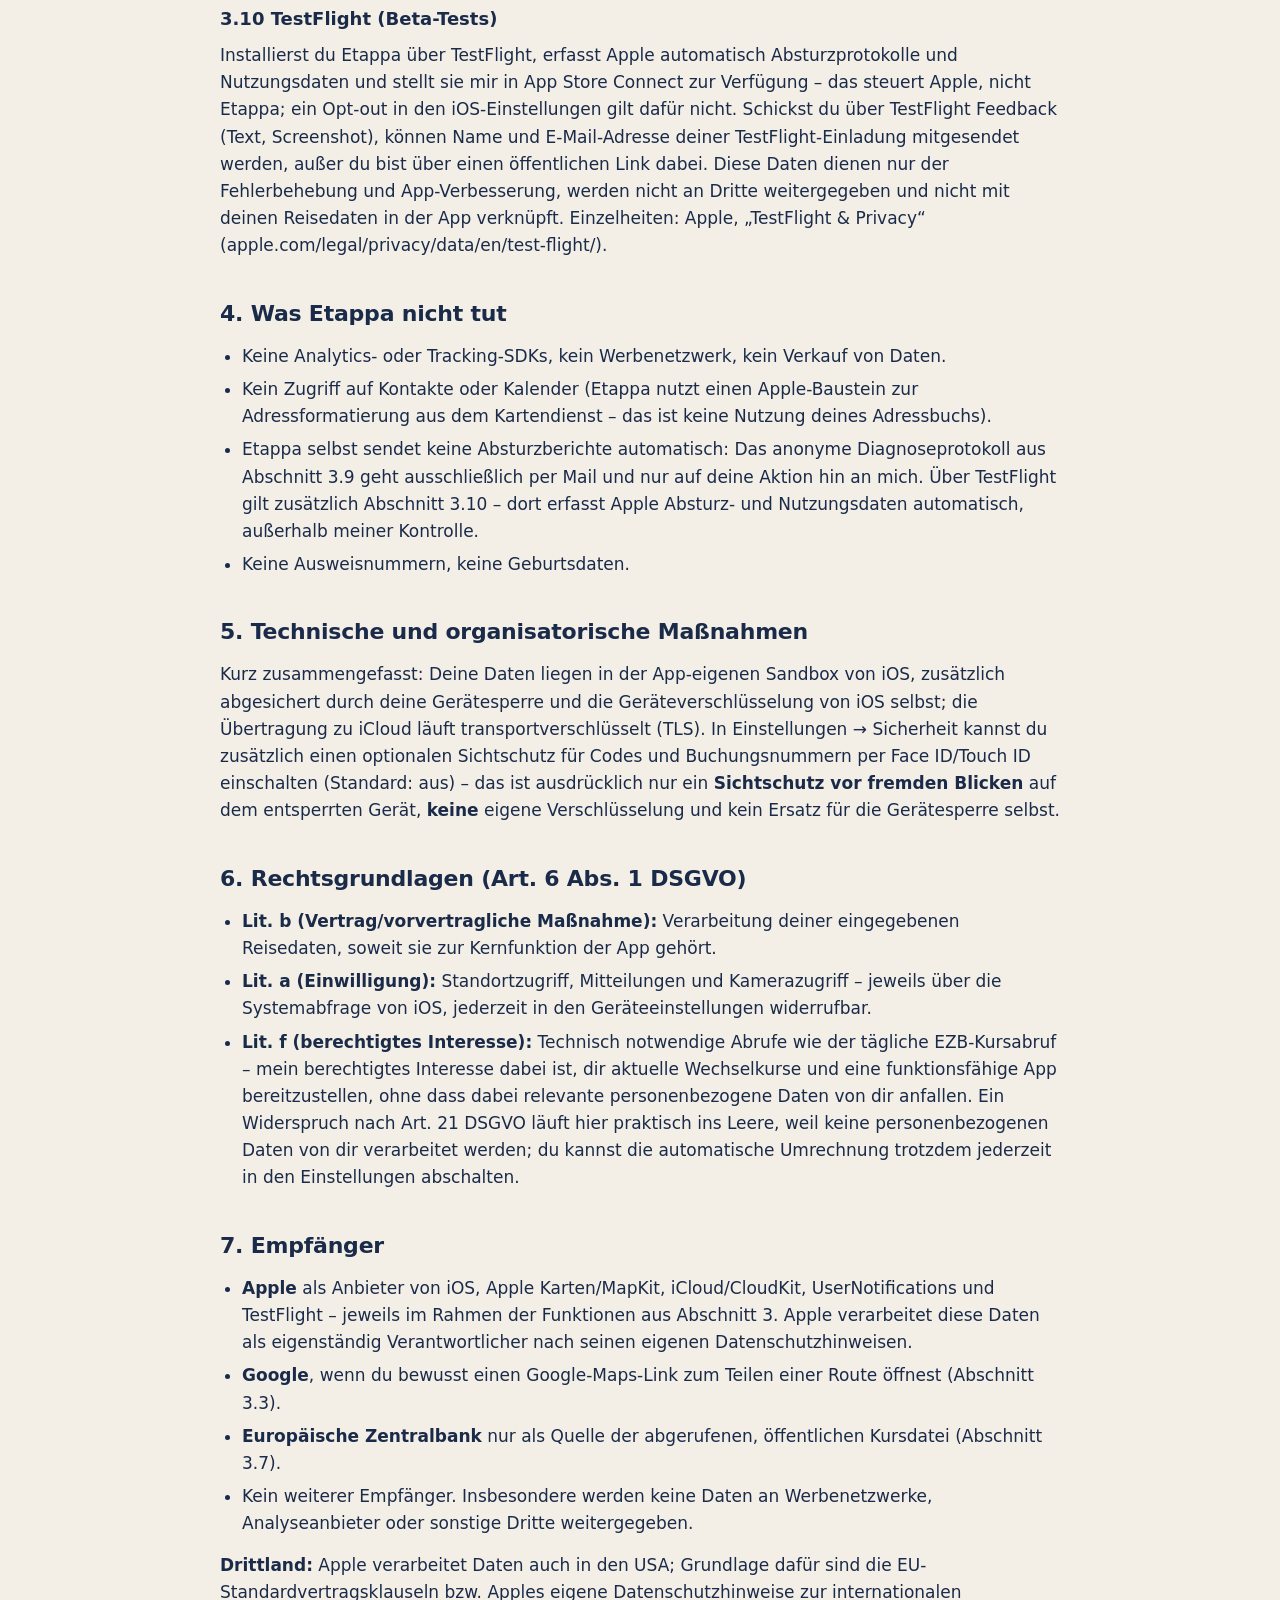
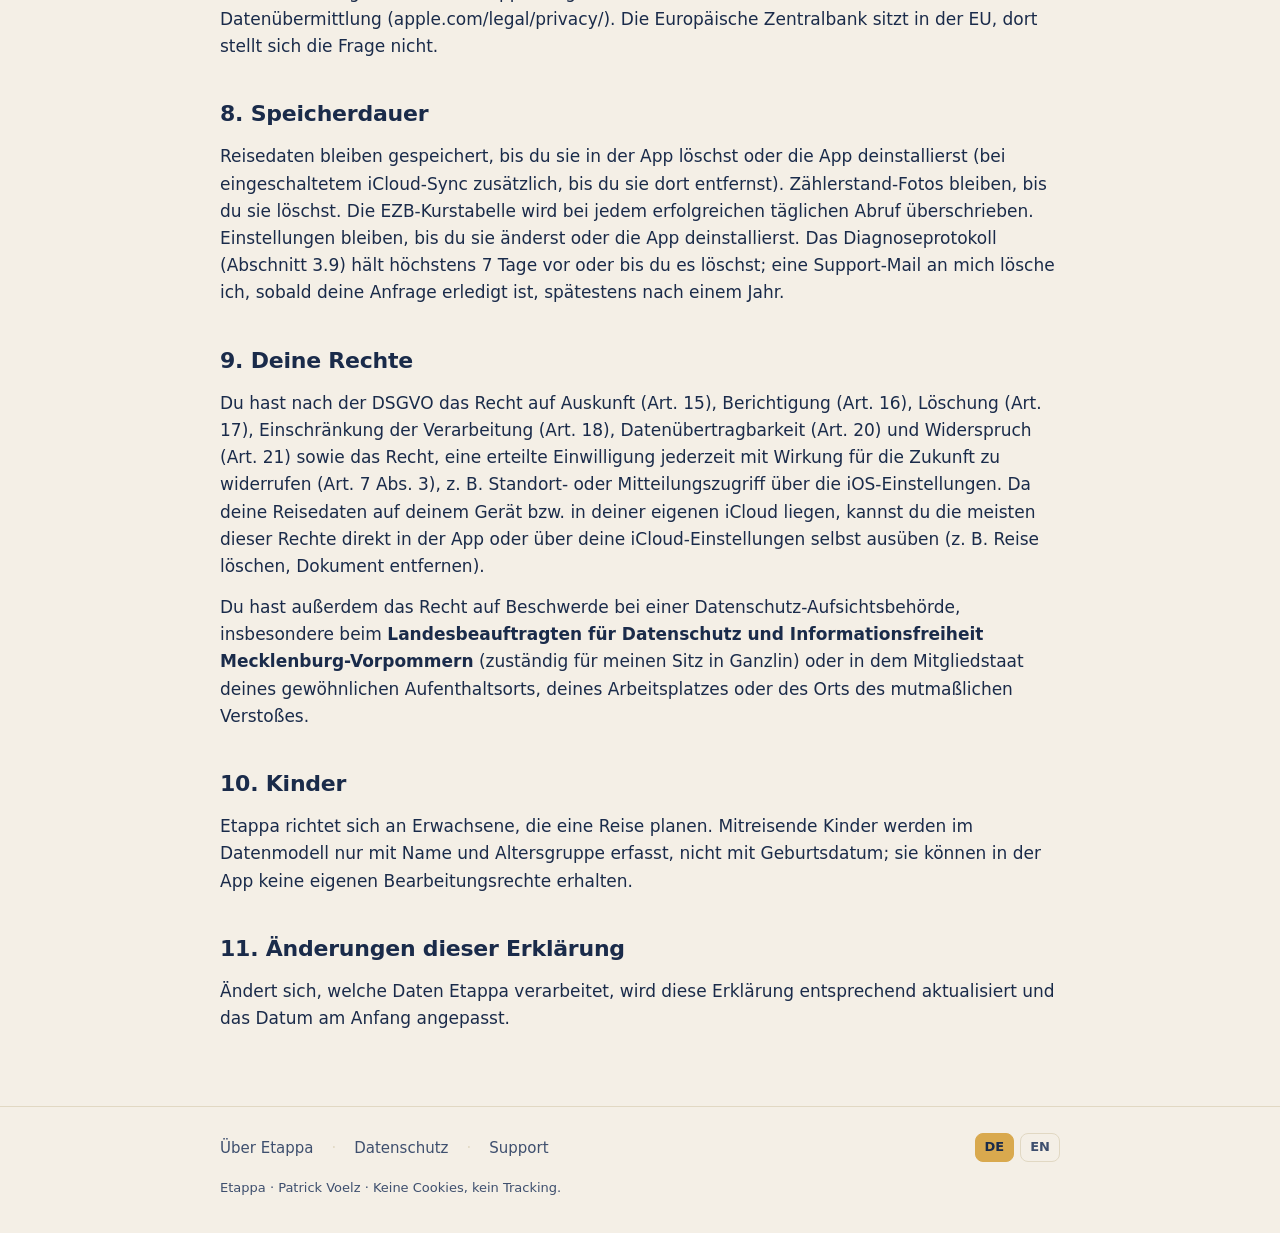
==== commit 216cda72: "Hinzufügen der Seite „Über Etappa“ Co-Authored-By: Claude Opus 5.5 <noreply@anthropic.com>" ====
--- a/index.html
+++ b/index.html
@@ -90,6 +90,8 @@
 <footer class="site-footer">
   <div class="wrap">
     <nav class="footer-nav" aria-label="Rechtliches">
+      <a href="app.html">Über Etappa</a>
+      <span class="sep">·</span>
       <a href="index.html">Datenschutz</a>
       <span class="sep">·</span>
       <a href="support.html">Support</a>
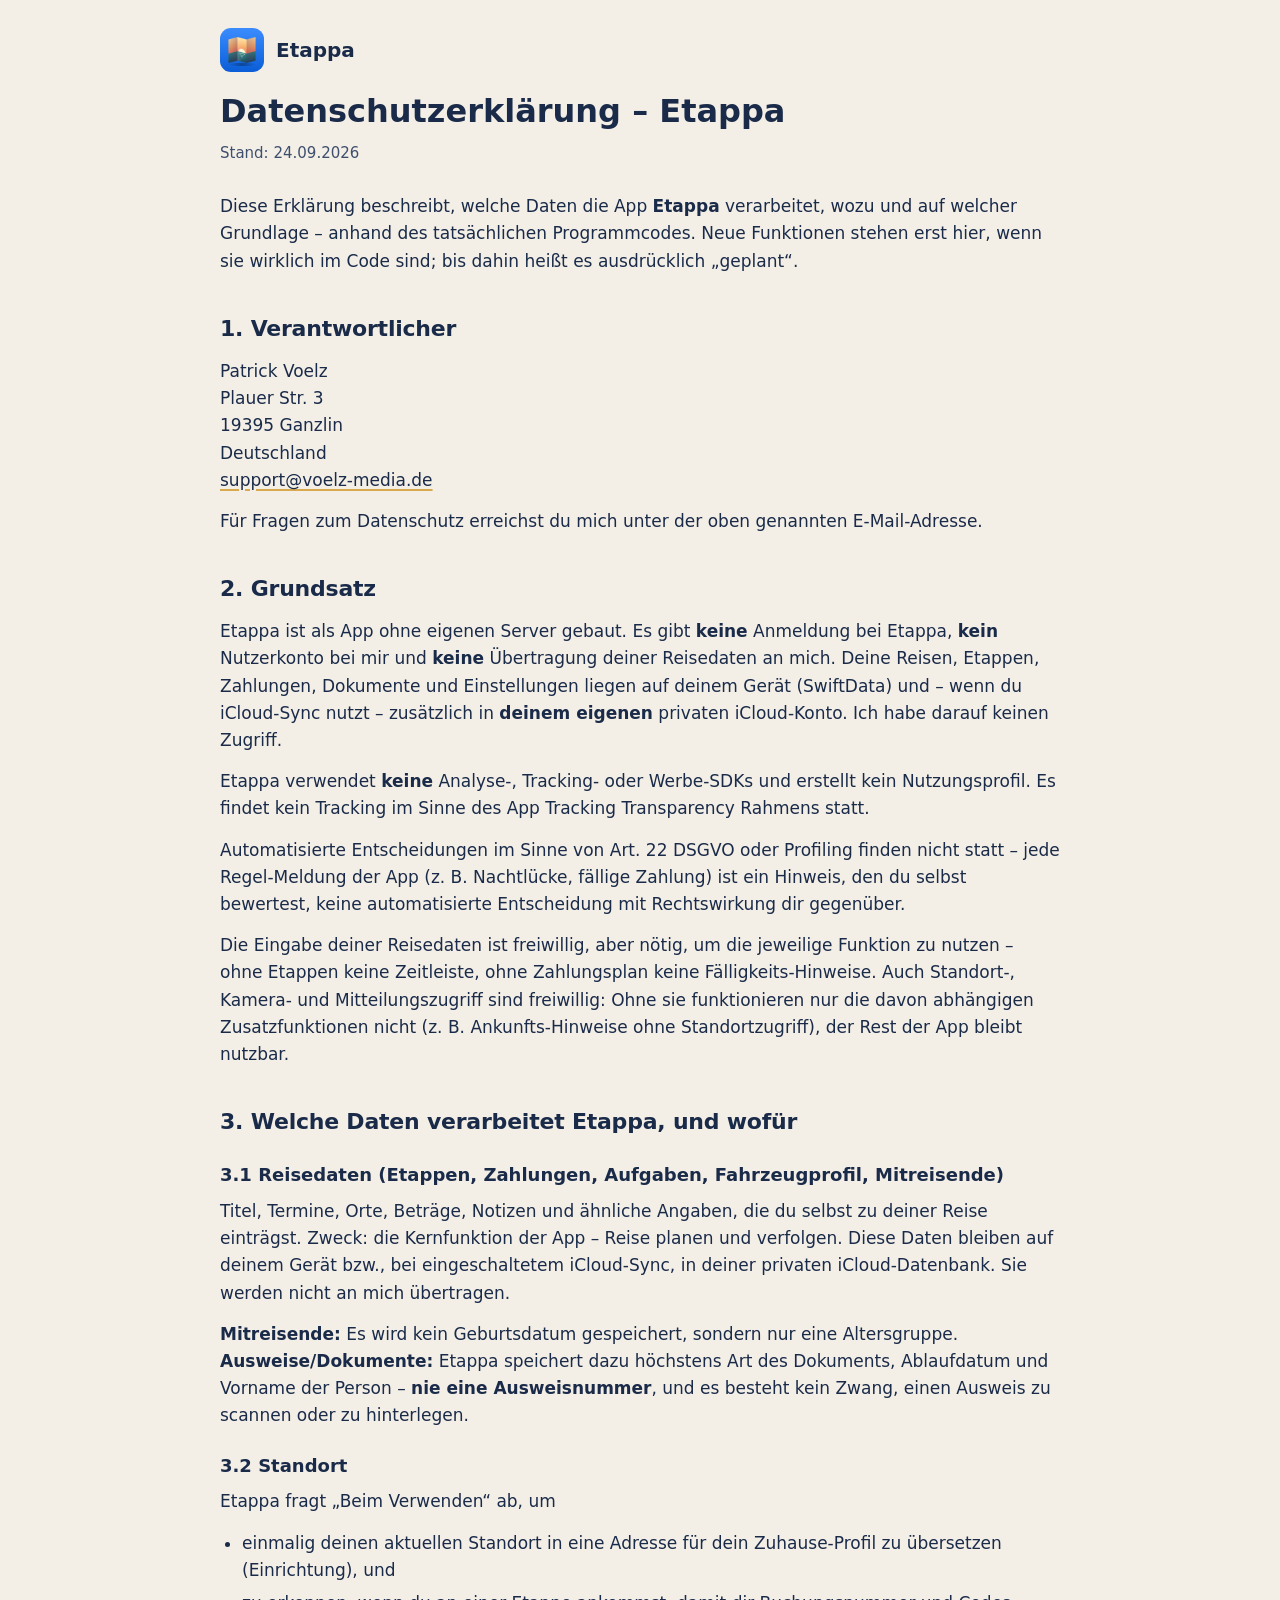
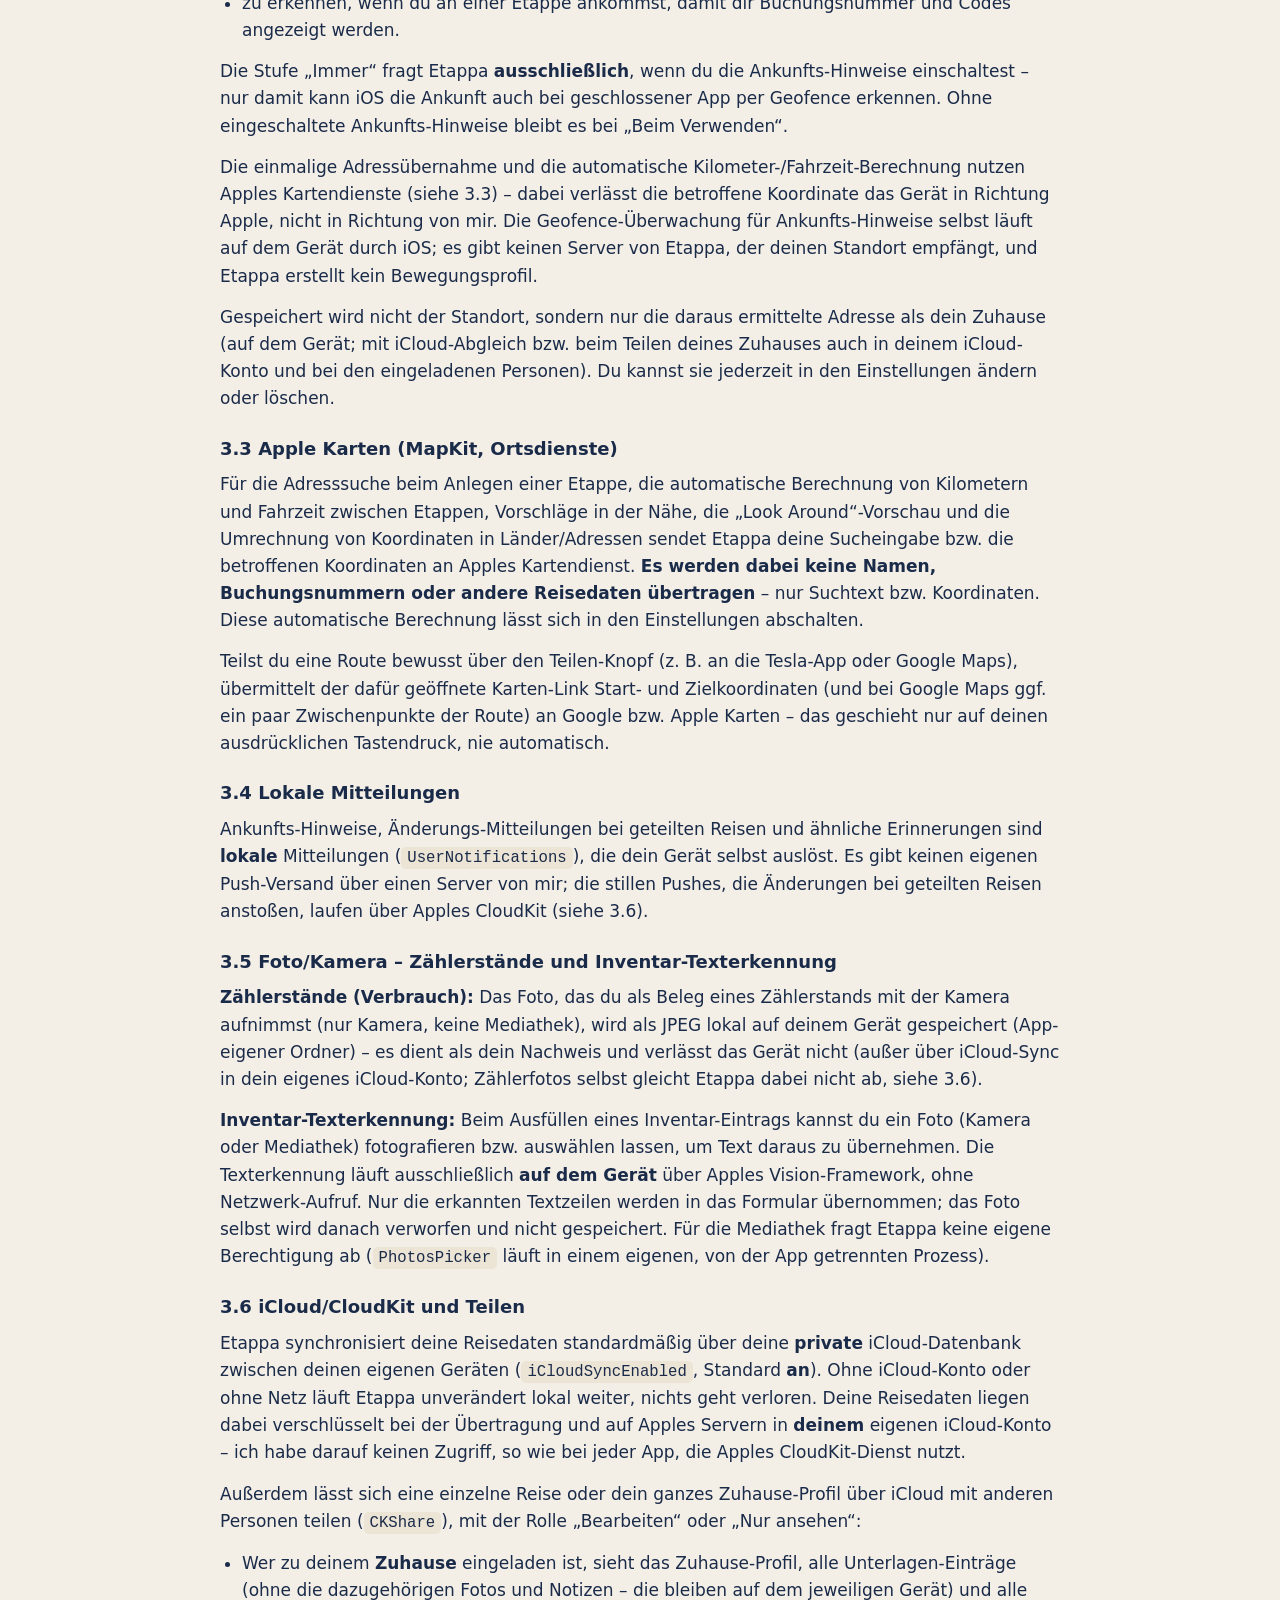
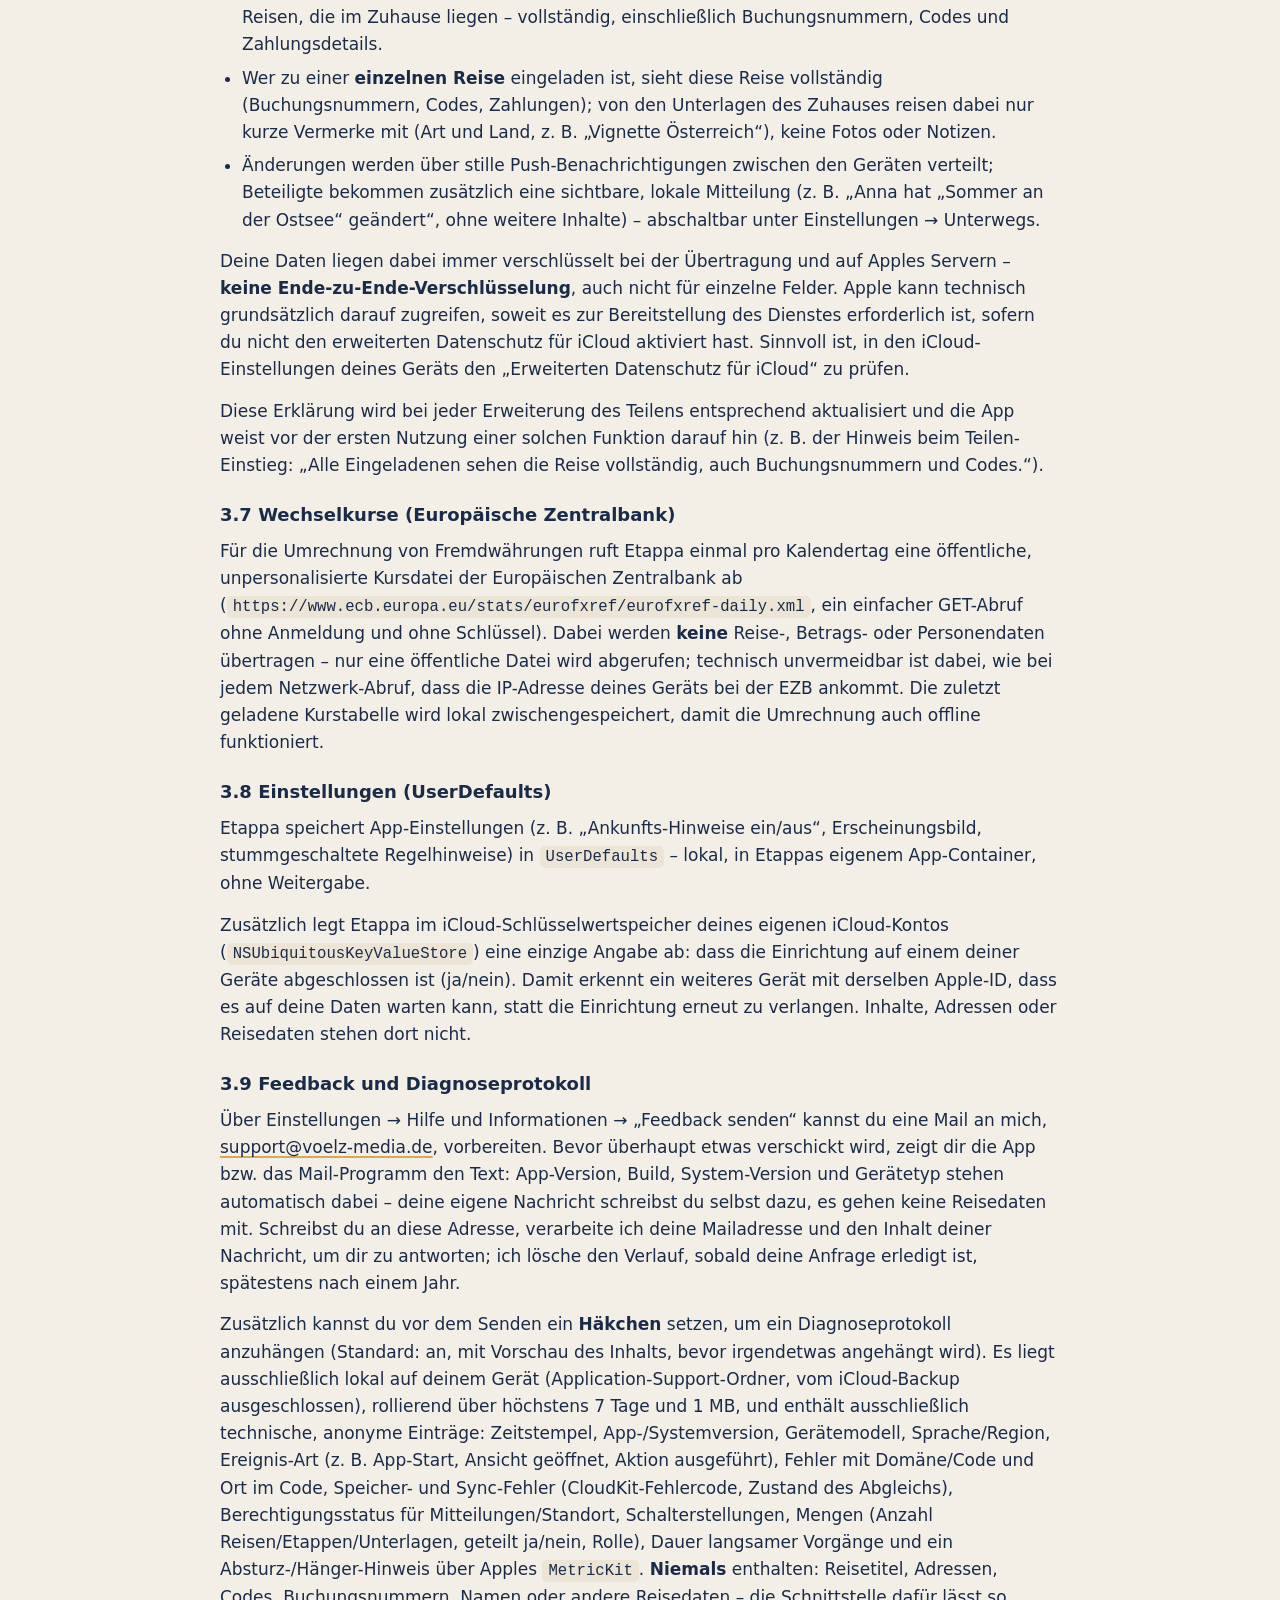
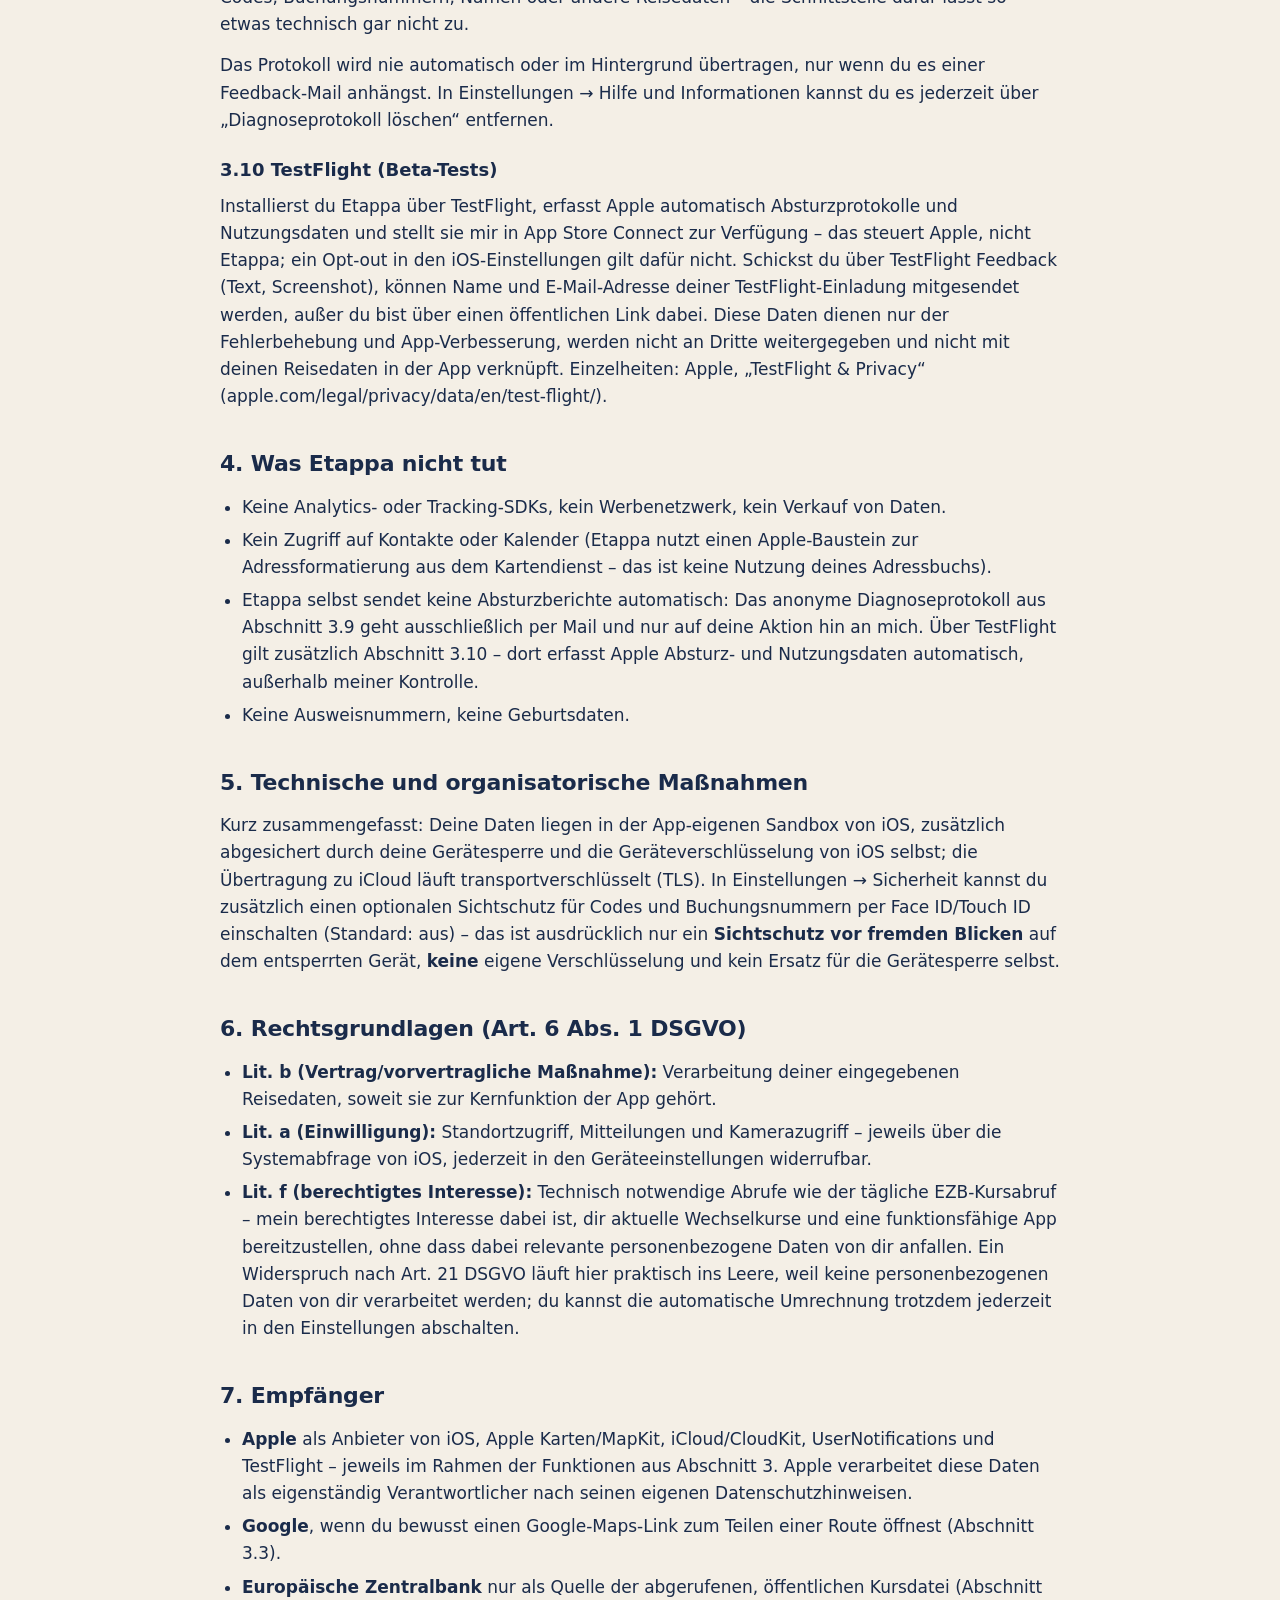
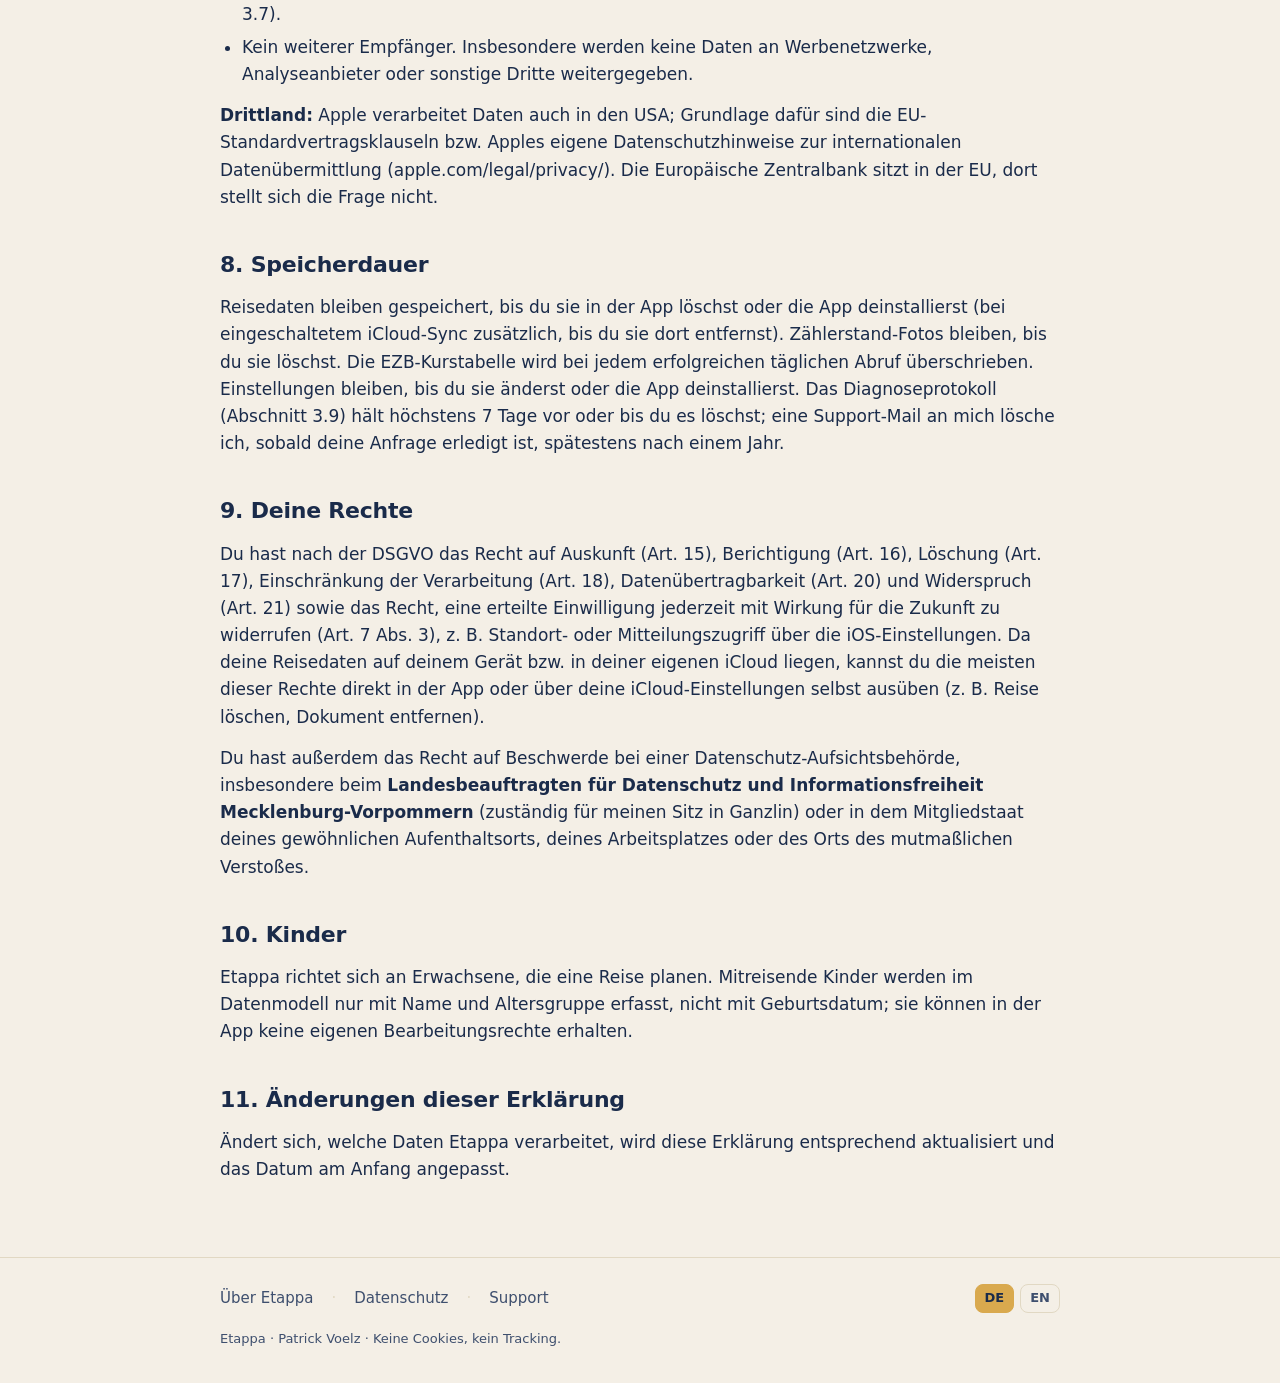
==== commit 9f71e2b4: "Aktualisieren der Datenschutzerklärung (Stand 24.09.2026) Co-Authored-By: Claude Opus 5.5 <noreply@a" ====
--- a/index.html
+++ b/index.html
@@ -22,7 +22,7 @@
 <main>
   <div class="wrap content">
     <h1>Datenschutzerklärung – Etappa</h1>
-    <p class="stand">Stand: 23.09.2026</p>
+    <p class="stand">Stand: 24.09.2026</p>
 <p>Diese Erklärung beschreibt, welche Daten die App <strong>Etappa</strong> verarbeitet, wozu und auf welcher Grundlage – anhand des tatsächlichen Programmcodes. Neue Funktionen stehen erst hier, wenn sie wirklich im Code sind; bis dahin heißt es ausdrücklich „geplant“.</p>
 <h2>1. Verantwortlicher</h2>
 <p>Patrick Voelz<br>Plauer Str. 3<br>19395 Ganzlin<br>Deutschland<br><a href="mailto:support@voelz-media.de">support@voelz-media.de</a></p>
@@ -60,6 +60,7 @@
 <p>Für die Umrechnung von Fremdwährungen ruft Etappa einmal pro Kalendertag eine öffentliche, unpersonalisierte Kursdatei der Europäischen Zentralbank ab (<code>https://www.ecb.europa.eu/stats/eurofxref/eurofxref-daily.xml</code>, ein einfacher GET-Abruf ohne Anmeldung und ohne Schlüssel). Dabei werden <strong>keine</strong> Reise-, Betrags- oder Personendaten übertragen – nur eine öffentliche Datei wird abgerufen; technisch unvermeidbar ist dabei, wie bei jedem Netzwerk-Abruf, dass die IP-Adresse deines Geräts bei der EZB ankommt. Die zuletzt geladene Kurstabelle wird lokal zwischengespeichert, damit die Umrechnung auch offline funktioniert.</p>
 <h3>3.8 Einstellungen (UserDefaults)</h3>
 <p>Etappa speichert App-Einstellungen (z. B. „Ankunfts-Hinweise ein/aus“, Erscheinungsbild, stummgeschaltete Regelhinweise) in <code>UserDefaults</code> – lokal, in Etappas eigenem App-Container, ohne Weitergabe.</p>
+<p>Zusätzlich legt Etappa im iCloud-Schlüsselwertspeicher deines eigenen iCloud-Kontos (<code>NSUbiquitousKeyValueStore</code>) eine einzige Angabe ab: dass die Einrichtung auf einem deiner Geräte abgeschlossen ist (ja/nein). Damit erkennt ein weiteres Gerät mit derselben Apple-ID, dass es auf deine Daten warten kann, statt die Einrichtung erneut zu verlangen. Inhalte, Adressen oder Reisedaten stehen dort nicht.</p>
 <h3>3.9 Feedback und Diagnoseprotokoll</h3>
 <p>Über Einstellungen → Hilfe und Informationen → „Feedback senden“ kannst du eine Mail an mich, <a href="mailto:support@voelz-media.de">support@voelz-media.de</a>, vorbereiten. Bevor überhaupt etwas verschickt wird, zeigt dir die App bzw. das Mail-Programm den Text: App-Version, Build, System-Version und Gerätetyp stehen automatisch dabei – deine eigene Nachricht schreibst du selbst dazu, es gehen keine Reisedaten mit. Schreibst du an diese Adresse, verarbeite ich deine Mailadresse und den Inhalt deiner Nachricht, um dir zu antworten; ich lösche den Verlauf, sobald deine Anfrage erledigt ist, spätestens nach einem Jahr.</p>
 <p>Zusätzlich kannst du vor dem Senden ein <strong>Häkchen</strong> setzen, um ein Diagnoseprotokoll anzuhängen (Standard: an, mit Vorschau des Inhalts, bevor irgendetwas angehängt wird). Es liegt ausschließlich lokal auf deinem Gerät (Application-Support-Ordner, vom iCloud-Backup ausgeschlossen), rollierend über höchstens 7 Tage und 1 MB, und enthält ausschließlich technische, anonyme Einträge: Zeitstempel, App-/Systemversion, Gerätemodell, Sprache/Region, Ereignis-Art (z. B. App-Start, Ansicht geöffnet, Aktion ausgeführt), Fehler mit Domäne/Code und Ort im Code, Speicher- und Sync-Fehler (CloudKit-Fehlercode, Zustand des Abgleichs), Berechtigungsstatus für Mitteilungen/Standort, Schalterstellungen, Mengen (Anzahl Reisen/Etappen/Unterlagen, geteilt ja/nein, Rolle), Dauer langsamer Vorgänge und ein Absturz-/Hänger-Hinweis über Apples <code>MetricKit</code>. <strong>Niemals</strong> enthalten: Reisetitel, Adressen, Codes, Buchungsnummern, Namen oder andere Reisedaten – die Schnittstelle dafür lässt so etwas technisch gar nicht zu.</p>
